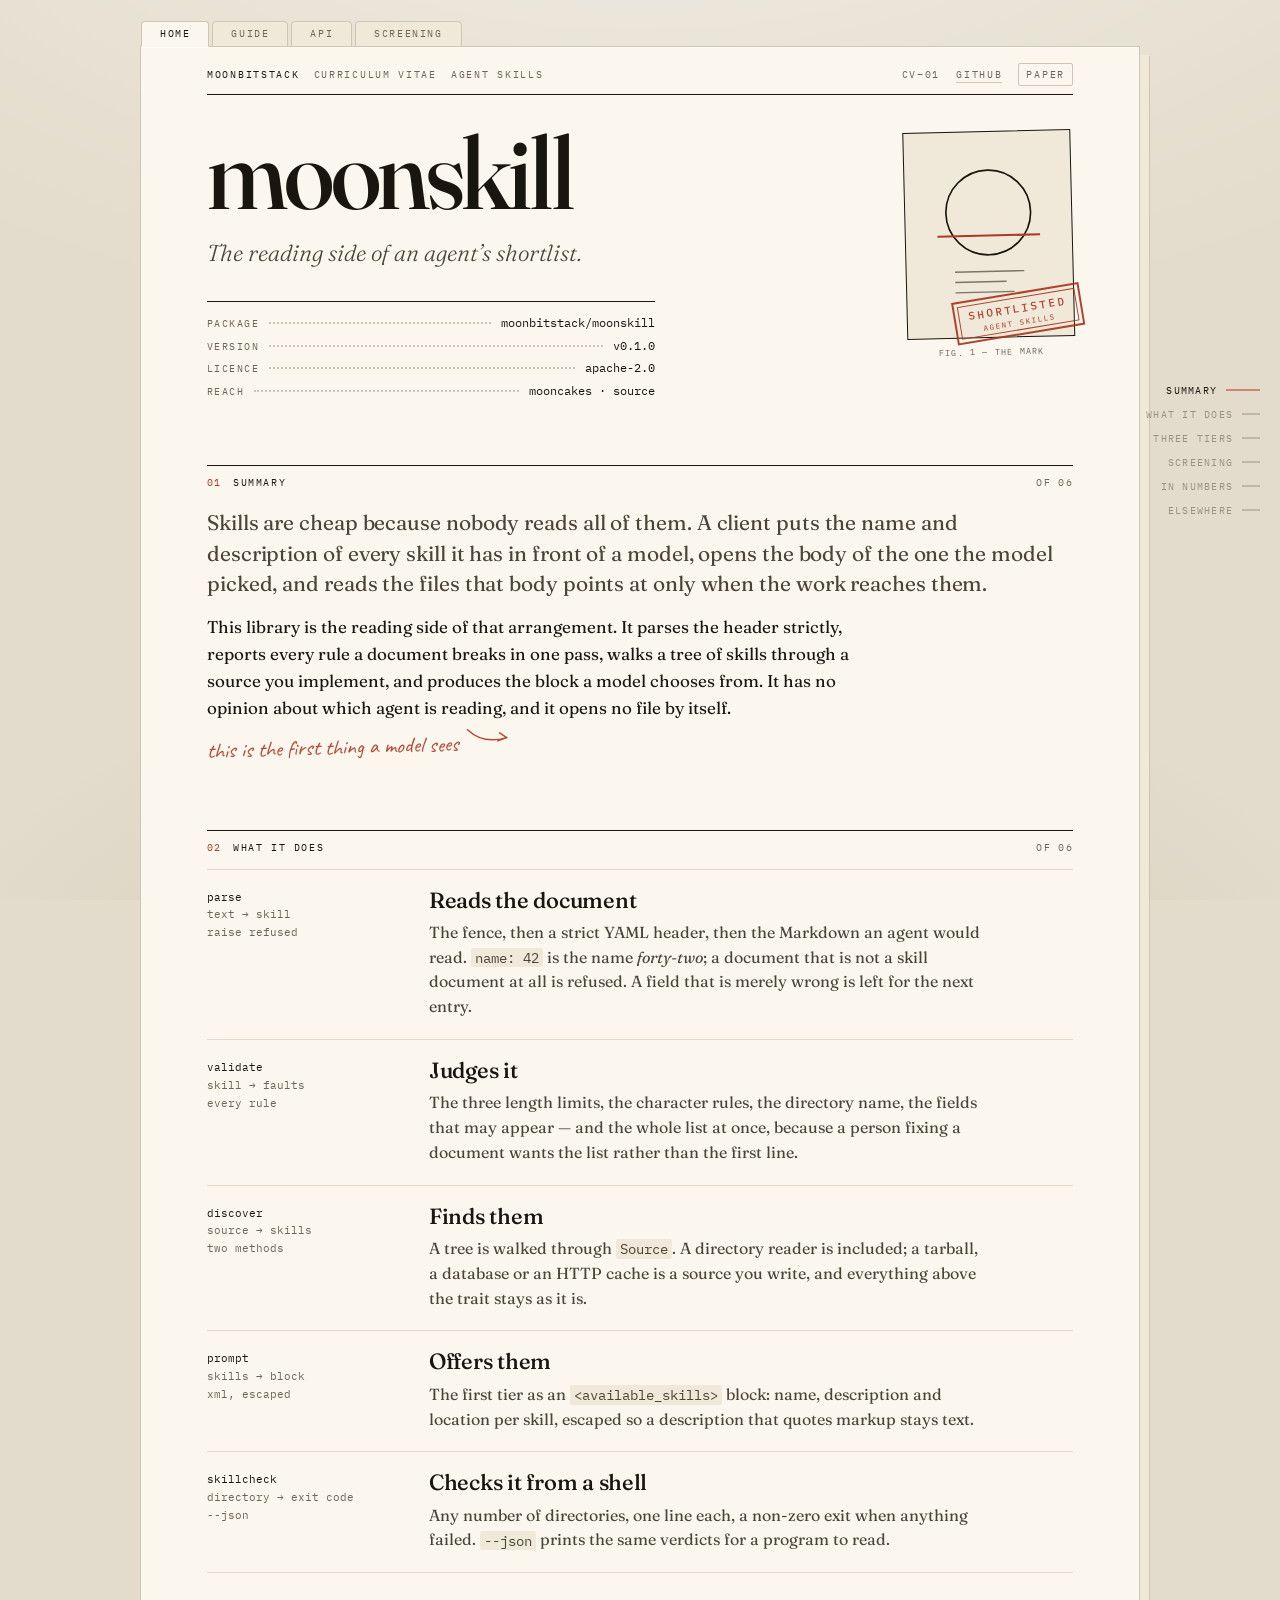
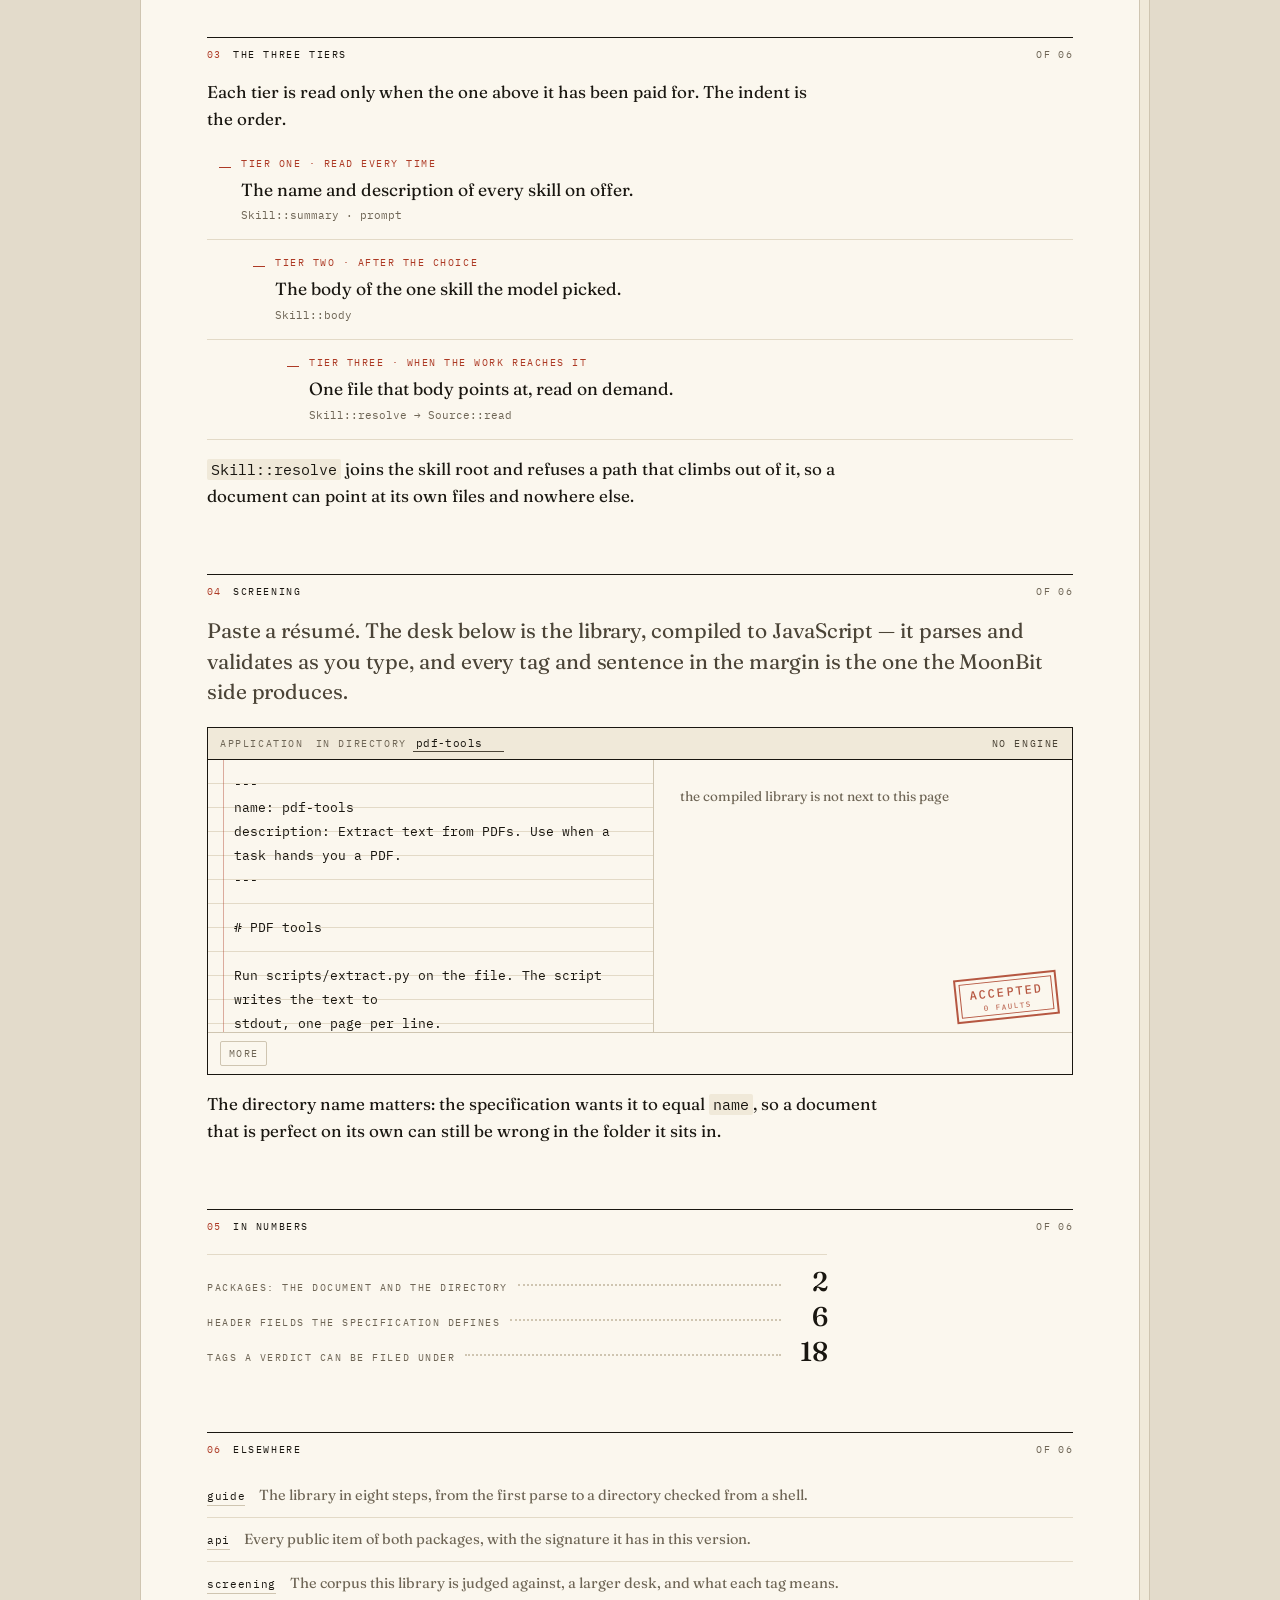
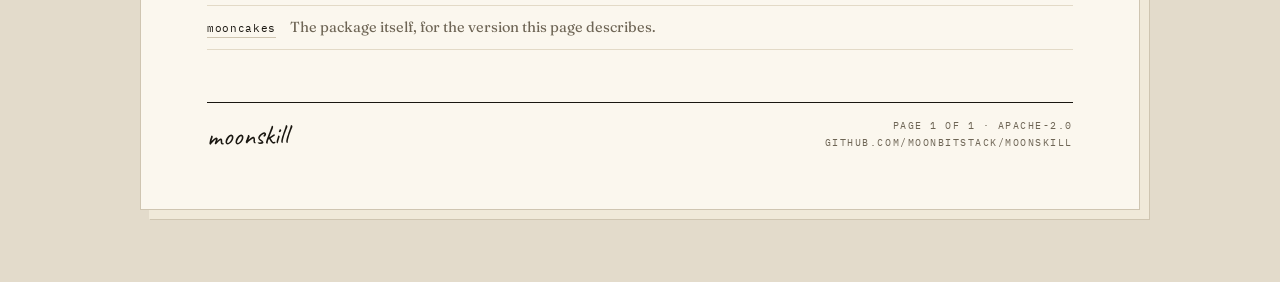
==== docs/index.html @ 0c11d646 "docs(moonskill): a last pass over the type, the paper and the small answers. Type. The body is 17px " ====
<!doctype html>
<html lang="en">
<head>
<meta charset="utf-8">
<meta name="viewport" content="width=device-width, initial-scale=1">
<title>moonskill — Agent Skills for MoonBit</title>
<meta name="description" content="Read, judge and discover Agent Skills in MoonBit: a SKILL.md document, the rules of the specification, and the one line per skill a model chooses from.">
<meta name="color-scheme" content="light dark">
<link rel="icon" href="favicon.svg" type="image/svg+xml">
<script>
  try {
    const saved = sessionStorage.getItem("moonskill:theme");
    const type = (performance.getEntriesByType("navigation")[0] || {}).type;
    if (saved && type !== "reload") document.documentElement.dataset.theme = saved;
    else sessionStorage.removeItem("moonskill:theme");
  } catch (error) {}
</script>
<link rel="preconnect" href="https://fonts.googleapis.com">
<link rel="preconnect" href="https://fonts.gstatic.com" crossorigin>
<link rel="stylesheet" href="https://fonts.googleapis.com/css2?family=Caveat:wght@400;500&family=Fraunces:ital,opsz,wght@0,9..144,300..700;1,9..144,300..600&family=IBM+Plex+Mono:wght@400;500&display=swap">
<link rel="stylesheet" href="style.css">
</head>
<body id="top">

<main class="sheet">

  <nav class="tabs" aria-label="Pages">
    <a class="tab" href="index.html" aria-current="page">home</a>
    <a class="tab" href="guide.html">guide</a>
    <a class="tab" href="api.html">api</a>
    <a class="tab" href="screening.html">screening</a>
  </nav>

  <div class="docline">
    <span class="ref">moonbitstack</span>
    <span>curriculum vitae</span>
    <span>agent skills</span>
    <span class="right">
      <span>cv&ndash;01</span>
      <a href="https://github.com/moonbitstack/moonskill">github</a>
      <button class="theme" type="button" data-theme-toggle>paper</button>
    </span>
  </div>

  <div class="masthead">
    <div>
      <h1>moonskill</h1>
      <p class="role">The reading side of an agent&rsquo;s shortlist.</p>
  <dl class="fields">
    <div class="field"><dt>package</dt><span class="dots"></span><dd>moonbitstack/moonskill</dd></div>
    <div class="field"><dt>version</dt><span class="dots"></span><dd>v<span data-version>0.1.0</span></dd></div>
    <div class="field"><dt>licence</dt><span class="dots"></span><dd>apache-2.0</dd></div>
    <div class="field"><dt>reach</dt><span class="dots"></span><dd><a href="https://mooncakes.io/docs/moonbitstack/moonskill">mooncakes</a> &middot; <a href="https://github.com/moonbitstack/moonskill">source</a></dd></div>
  </dl>
    </div>
    <figure class="portrait">
      <span class="frame">
        <svg viewBox="0 0 120 150" aria-hidden="true">
          <circle cx="60" cy="58" r="33" fill="none" stroke="currentColor" stroke-width="1.3"/>
          <path d="M20 76h80" stroke="#ad3a25" stroke-width="1.6"/>
          <path d="M33 104h54M33 112h40M33 120h46" stroke="currentColor" stroke-width="1.1" opacity="0.55"/>
        </svg>
      </span>
      <figcaption>fig. 1 &mdash; the mark</figcaption>
      <span class="stamp">shortlisted<em>agent skills</em></span>
    </figure>
  </div>

  <section class="section" id="summary" data-section data-label="summary">
    <h2 class="sec"><span class="n">01</span><span class="t">summary</span><span class="of">of 06</span></h2>
    <p class="lede">Skills are cheap because nobody reads all of them. A client puts the name and description of every skill it has in front of a model, opens the body of the one the model picked, and reads the files that body points at only when the work reaches them.</p>
    <p>This library is the reading side of that arrangement. It parses the header strictly, reports every rule a document breaks in one pass, walks a tree of skills through a source you implement, and produces the block a model chooses from. It has no opinion about which agent is reading, and it opens no file by itself.</p>
    <p class="pen">this is the first thing a model sees
      <svg viewBox="0 0 46 26" aria-hidden="true"><path d="M3 5c11 11 24 13 39 9" stroke="currentColor" stroke-width="1.5" fill="none" stroke-linecap="round"/><path d="M35 9l7 5-9 3" stroke="currentColor" stroke-width="1.5" fill="none" stroke-linecap="round" stroke-linejoin="round"/></svg>
    </p>
  </section>

  <section class="section" id="work" data-section data-label="what it does">
    <h2 class="sec"><span class="n">02</span><span class="t">what it does</span><span class="of">of 06</span></h2>

    <div class="entry">
      <div class="meta"><b>parse</b>text &rarr; skill<br>raise refused</div>
      <div>
        <h3>Reads the document</h3>
        <p>The fence, then a strict YAML header, then the Markdown an agent would read. <code>name: 42</code> is the name <em>forty-two</em>; a document that is not a skill document at all is refused. A field that is merely wrong is left for the next entry.</p>
      </div>
    </div>

    <div class="entry">
      <div class="meta"><b>validate</b>skill &rarr; faults<br>every rule</div>
      <div>
        <h3>Judges it</h3>
        <p>The three length limits, the character rules, the directory name, the fields that may appear — and the whole list at once, because a person fixing a document wants the list rather than the first line.</p>
      </div>
    </div>

    <div class="entry">
      <div class="meta"><b>discover</b>source &rarr; skills<br>two methods</div>
      <div>
        <h3>Finds them</h3>
        <p>A tree is walked through <code>Source</code>. A directory reader is included; a tarball, a database or an HTTP cache is a source you write, and everything above the trait stays as it is.</p>
      </div>
    </div>

    <div class="entry">
      <div class="meta"><b>prompt</b>skills &rarr; block<br>xml, escaped</div>
      <div>
        <h3>Offers them</h3>
        <p>The first tier as an <code>&lt;available_skills&gt;</code> block: name, description and location per skill, escaped so a description that quotes markup stays text.</p>
      </div>
    </div>

    <div class="entry">
      <div class="meta"><b>skillcheck</b>directory &rarr; exit code<br>--json</div>
      <div>
        <h3>Checks it from a shell</h3>
        <p>Any number of directories, one line each, a non-zero exit when anything failed. <code>--json</code> prints the same verdicts for a program to read.</p>
      </div>
    </div>
  </section>

  <section class="section" id="tiers" data-section data-label="three tiers">
    <h2 class="sec"><span class="n">03</span><span class="t">the three tiers</span><span class="of">of 06</span></h2>
    <p>Each tier is read only when the one above it has been paid for. The indent is the order.</p>
    <ol class="tiers">
      <li style="--depth: 0">
        <span class="label">tier one &middot; read every time</span>
        <span class="what">The name and description of every skill on offer.</span>
        <span class="how">Skill::summary &middot; prompt</span>
      </li>
      <li style="--depth: 1">
        <span class="label">tier two &middot; after the choice</span>
        <span class="what">The body of the one skill the model picked.</span>
        <span class="how">Skill::body</span>
      </li>
      <li style="--depth: 2">
        <span class="label">tier three &middot; when the work reaches it</span>
        <span class="what">One file that body points at, read on demand.</span>
        <span class="how">Skill::resolve &rarr; Source::read</span>
      </li>
    </ol>
    <p><code>Skill::resolve</code> joins the skill root and refuses a path that climbs out of it, so a document can point at its own files and nowhere else.</p>
  </section>

  <section class="section" id="screening" data-section data-label="screening">
    <h2 class="sec"><span class="n">04</span><span class="t">screening</span><span class="of">of 06</span></h2>
    <p class="lede">Paste a résumé. The desk below is the library, compiled to JavaScript — it parses and validates as you type, and every tag and sentence in the margin is the one the MoonBit side produces.</p>

    <div class="form" data-screening data-root="pdf-tools">
      <div class="form-head">
        <span>application</span>
        <label class="root-label">in directory <input class="root" value="pdf-tools" spellcheck="false" autocapitalize="off" aria-label="Directory name"></label>
        <span class="state" data-clean="true">accepted</span>
      </div>
      <div class="form-grid">
        <div class="pane pane-doc">
          <textarea spellcheck="false" aria-label="The SKILL.md document">---
name: pdf-tools
description: Extract text from PDFs. Use when a task hands you a PDF.
---

# PDF tools

Run scripts/extract.py on the file. The script writes the text to
stdout, one page per line.
</textarea>
        </div>
        <div class="pane">
          <ul class="verdicts" aria-live="polite" aria-label="Verdicts"></ul>
          <div class="form-stamp"><span class="stamp">accepted<em>0 faults</em></span></div>
        </div>
      </div>
      <div class="form-foot">
        <button class="chip" type="button" data-case="valid-minimal">an accepted one</button>
        <button class="chip" type="button" data-case="name-upper">name in capitals</button>
        <button class="chip" type="button" data-case="no-frontmatter">no frontmatter</button>
        <button class="chip" type="button" data-case="desc-1025">description too long</button>
        <a class="chip" href="screening.html">more</a>
      </div>
    </div>
    <p>The directory name matters: the specification wants it to equal <code>name</code>, so a document that is perfect on its own can still be wrong in the folder it sits in.</p>
  </section>

  <section class="section" id="numbers" data-section data-label="in numbers">
    <h2 class="sec"><span class="n">05</span><span class="t">in numbers</span><span class="of">of 06</span></h2>
    <dl class="figures">
      <div class="figure"><dt>packages: the document and the directory</dt><span class="dots"></span><dd data-count="packages">2</dd></div>
      <div class="figure"><dt>header fields the specification defines</dt><span class="dots"></span><dd data-count="fields">6</dd></div>
      <div class="figure"><dt>tags a verdict can be filed under</dt><span class="dots"></span><dd data-count="faults">18</dd></div>
    </dl>
  </section>

  <section class="section" id="elsewhere" data-section data-label="elsewhere">
    <h2 class="sec"><span class="n">06</span><span class="t">elsewhere</span><span class="of">of 06</span></h2>
    <ul class="refs">
      <li><a class="who" href="guide.html">guide</a><span class="what">The library in eight steps, from the first parse to a directory checked from a shell.</span></li>
      <li><a class="who" href="api.html">api</a><span class="what">Every public item of both packages, with the signature it has in this version.</span></li>
      <li><a class="who" href="screening.html">screening</a><span class="what">The corpus this library is judged against, a larger desk, and what each tag means.</span></li>
      <li><a class="who" href="https://mooncakes.io/docs/moonbitstack/moonskill">mooncakes</a><span class="what">The package itself, for the version this page describes.</span></li>
    </ul>
  </section>

  <footer class="foot">
    <span class="signature">moonskill</span>
    <span class="small">
      page 1 of 1 &middot; <a href="https://github.com/moonbitstack/moonskill/blob/master/LICENSE">apache-2.0</a><br>
      <a href="https://github.com/moonbitstack/moonskill">github.com/moonbitstack/moonskill</a>
    </span>
  </footer>

</main>

<nav class="index" aria-label="Sections"></nav>

<a class="totop" href="#top" aria-label="Back to the top of the page"><span class="arrow" aria-hidden="true">&uarr;</span><span class="label">top</span></a>

<script type="module" src="site.js"></script>
<script type="module" src="screening.js"></script>
</body>
</html>
---- docs/style.css ----
/* moonskill — a curriculum vitae, screened.
 *
 * A skill is a résumé and the client reading it is the one hiring. The page is
 * therefore an object: a sheet of paper on a desk, punched, clipped, ruled,
 * stamped and annotated. Type carries the rest — a soft serif for the voice,
 * a monospace for what a machine reads, a hand for the reviewer's pen.
 */

:root {
  --desk: #e3dbcb;
  --paper: #fbf7ee;
  --paper-shade: #f0e9d9;
  --ink: #191610;
  --ink-soft: #4b4437;
  --muted: #6e6555;
  --rule: #cfc5b1;
  --rule-soft: #e3dac7;
  --accent: #ad3a25;
  --accent-wash: #f2e0d7;
  --stamp: #a8371f;
  --paper-edge: rgba(255, 255, 255, 0.65);
  --desk-light: rgba(255, 255, 255, 0.5);
  --desk-shade: rgba(96, 74, 44, 0.1);
  --display: "Fraunces", ui-serif, Georgia, "Times New Roman", serif;
  --text: "Fraunces", ui-serif, Georgia, "Times New Roman", serif;
  --mono: "IBM Plex Mono", ui-monospace, SFMono-Regular, Menlo, Consolas, monospace;
  --pen: "Caveat", ui-rounded, "Segoe Print", cursive;
  --sheet: 1000px;
  color-scheme: light;
}

:root[data-theme="ink"] {
  --desk: #0c0b08;
  --paper: #17140f;
  --paper-shade: #1e1a14;
  --ink: #efe9dc;
  --ink-soft: #c9c1af;
  --muted: #948b78;
  --rule: #3a342a;
  --rule-soft: #2a251d;
  --accent: #d96a50;
  --accent-wash: #2c1c16;
  --stamp: #b8492f;
  --paper-edge: rgba(255, 255, 255, 0.05);
  --desk-light: rgba(255, 255, 255, 0.04);
  --desk-shade: rgba(0, 0, 0, 0.55);
  color-scheme: dark;
}

@media (prefers-color-scheme: dark) {
  :root:not([data-theme="paper"]) {
    --desk: #0c0b08;
    --paper: #17140f;
    --paper-shade: #1e1a14;
    --ink: #efe9dc;
    --ink-soft: #c9c1af;
    --muted: #948b78;
    --rule: #3a342a;
    --rule-soft: #2a251d;
    --accent: #d96a50;
    --accent-wash: #2c1c16;
    --stamp: #b8492f;
    --paper-edge: rgba(255, 255, 255, 0.05);
    --desk-light: rgba(255, 255, 255, 0.04);
    --desk-shade: rgba(0, 0, 0, 0.55);
    color-scheme: dark;
  }
}

*,
*::before,
*::after {
  box-sizing: border-box;
}

html {
  -webkit-text-size-adjust: 100%;
  scroll-behavior: smooth;
  scroll-padding-top: 30px;
}

@media (prefers-reduced-motion: reduce) {
  html {
    scroll-behavior: auto;
  }

  *,
  *::before,
  *::after {
    animation-duration: 1ms !important;
    animation-iteration-count: 1 !important;
    transition-duration: 1ms !important;
  }
}

body {
  margin: 0;
  padding-top: 46px;
  background-color: var(--desk);
  background-image:
    radial-gradient(150% 110% at 50% -25%, var(--desk-light), transparent 58%),
    radial-gradient(100% 70% at 50% 112%, var(--desk-shade), transparent 58%);
  background-repeat: no-repeat;
  background-attachment: fixed;
  color: var(--ink);
  font-family: var(--text);
  font-size: 17px;
  line-height: 1.58;
  font-optical-sizing: auto;
  font-variation-settings: "SOFT" 8, "WONK" 0;
  font-variant-ligatures: no-contextual;
  -webkit-font-smoothing: antialiased;
}

::selection {
  background: var(--accent-wash);
  color: var(--ink);
}

a {
  color: inherit;
  text-decoration: none;
  border-bottom: 1px solid var(--rule);
  transition: border-color 140ms linear, color 140ms linear;
}

a:hover {
  border-bottom-color: var(--accent);
  color: var(--accent);
}

a:focus-visible,
button:focus-visible,
input:focus-visible,
textarea:focus-visible {
  outline: 2px solid var(--accent);
  outline-offset: 3px;
}

code,
pre,
textarea,
.mono {
  font-family: var(--mono);
  font-variant-ligatures: no-contextual;
}

:not(pre) > code {
  font-size: 0.86em;
  padding: 0.06em 0.28em;
  background: var(--paper-shade);
  border-radius: 2px;
  box-decoration-break: clone;
  -webkit-box-decoration-break: clone;
  overflow-wrap: anywhere;
}

.sr-only {
  position: absolute;
  width: 1px;
  height: 1px;
  padding: 0;
  margin: -1px;
  overflow: hidden;
  clip-path: inset(50%);
  white-space: nowrap;
}

/* ---------- the sheet ---------- */

.sheet {
  position: relative;
  max-width: var(--sheet);
  margin: 0 auto 72px;
  padding: 0 66px 58px;
  background-color: var(--paper);
  border: 1px solid var(--rule);
  box-shadow:
    inset 0 1px 0 var(--paper-edge),
    9px 9px 0 0 var(--paper-shade),
    10px 10px 0 0 var(--rule);
}

/* the clip that holds the sheet to whatever it is lying on */
.clip {
  position: absolute;
  top: -5px;
  right: 118px;
  width: 30px;
  height: 16px;
  transform: rotate(-3deg);
  color: var(--muted);
  pointer-events: none;
}

/* ---------- file tabs ---------- */

/* Tabs grow out of the sheet's top-left corner and end on its top edge, the
   way a folder's tabs do: flush with the paper's left border, the current one
   the same paper as the sheet so the edge runs through it. */
.tabs {
  position: relative;
  z-index: 3;
  display: flex;
  align-items: flex-end;
  gap: 3px;
  margin: -26px 0 0 -66px;
  padding: 0;
}

.tab {
  display: inline-flex;
  align-items: center;
  height: 26px;
  padding: 0 18px;
  font-family: var(--mono);
  font-size: 10px;
  line-height: 1;
  letter-spacing: 0.16em;
  text-transform: uppercase;
  color: var(--muted);
  background: var(--paper-shade);
  border: 1px solid var(--rule);
  border-bottom: 1px solid var(--rule);
  border-radius: 4px 4px 0 0;
  white-space: nowrap;
  transition: color 140ms linear, background-color 140ms linear;
}

.tab:hover {
  color: var(--ink);
  background: var(--paper);
  border-color: var(--rule);
}

.tab[aria-current="page"] {
  color: var(--ink);
  background: var(--paper);
  border-color: var(--rule);
  border-bottom-color: var(--paper);
}

/* ---------- the document header ---------- */

.docline {
  display: flex;
  align-items: baseline;
  gap: 14px;
  padding: 16px 0 8px;
  border-bottom: 1px solid var(--ink);
  font-family: var(--mono);
  font-size: 9.5px;
  letter-spacing: 0.18em;
  text-transform: uppercase;
  color: var(--muted);
}

.docline .ref {
  color: var(--ink);
}

.docline .right {
  margin-left: auto;
  display: flex;
  align-items: baseline;
  gap: 16px;
}

.theme {
  font: inherit;
  letter-spacing: 0.18em;
  text-transform: inherit;
  background: transparent;
  border: 1px solid var(--rule);
  border-radius: 2px;
  color: var(--muted);
  padding: 3px 7px;
  cursor: pointer;
}

.theme:hover {
  color: var(--ink);
  border-color: var(--ink-soft);
}

.theme:active,
.chip:active {
  transform: translateY(1px);
}

.masthead {
  position: relative;
  display: grid;
  grid-template-columns: minmax(0, 1fr) 168px;
  gap: 40px;
  padding: 30px 0 0;
  align-items: start;
}

h1 {
  margin: 0;
  font-family: var(--display);
  font-size: clamp(44px, 8vw, 108px);
  line-height: 0.92;
  letter-spacing: -0.035em;
  font-weight: 500;
  font-variation-settings: "SOFT" 12, "WONK" 1, "opsz" 144;
  text-wrap: balance;
}

h1 .tld {
  color: var(--muted);
  font-weight: 300;
}

.role {
  margin: 18px 0 0;
  max-width: 33ch;
  font-size: clamp(19px, 2vw, 23px);
  line-height: 1.45;
  font-style: italic;
  font-weight: 300;
  color: var(--ink-soft);
}

.masthead--sub {
  grid-template-columns: minmax(0, 1fr);
  padding-top: 26px;
}

.masthead--sub h1 {
  font-size: clamp(34px, 5.4vw, 66px);
  letter-spacing: -0.03em;
}

.masthead--sub .role {
  max-width: 48ch;
}

/* the photograph a CV has where the face would be */
.portrait {
  position: relative;
  margin: 6px 0 0;
  transform: rotate(-1.4deg);
}

.portrait .frame {
  display: block;
  border: 1px solid var(--ink);
  background: var(--paper-shade);
  padding: 6px;
}

.portrait svg {
  display: block;
  width: 100%;
  height: auto;
}

.portrait figcaption {
  margin-top: 7px;
  font-family: var(--mono);
  font-size: 8.5px;
  letter-spacing: 0.14em;
  text-transform: uppercase;
  color: var(--muted);
  text-align: center;
}

.stamp {
  display: inline-block;
  padding: 8px 13px 7px;
  border: 2px solid currentColor;
  color: var(--stamp);
  transform: rotate(-8deg);
  font-family: var(--mono);
  font-size: 11px;
  font-weight: 500;
  line-height: 1.15;
  letter-spacing: 0.18em;
  text-transform: uppercase;
  text-align: center;
  position: relative;
  opacity: 0.92;
}

.stamp::before {
  content: "";
  position: absolute;
  inset: 3px;
  border: 1px solid currentColor;
  pointer-events: none;
}

.stamp em {
  display: block;
  font-style: normal;
  font-size: 7.5px;
  letter-spacing: 0.14em;
  margin-top: 3px;
  opacity: 0.85;
}

.stamp--ink {
  color: var(--ink-soft);
}

.portrait .stamp {
  position: absolute;
  right: -8px;
  bottom: 22px;
  z-index: 3;
  font-size: 11px;
  padding: 8px 13px 7px;
}

/* ---------- ruled fields, the way a form asks ---------- */

.fields {
  margin: 30px 0 0;
  max-width: 448px;
  padding: 0;
  display: grid;
  gap: 4px;
  border-top: 1px solid var(--ink);
  padding-top: 12px;
}

.field {
  display: flex;
  align-items: baseline;
  gap: 10px;
  min-width: 0;
}

.field dt {
  flex: 0 0 auto;
  font-family: var(--mono);
  font-size: 9.5px;
  letter-spacing: 0.15em;
  text-transform: uppercase;
  color: var(--muted);
}

.field .dots {
  flex: 1 1 auto;
  min-width: 12px;
  border-bottom: 2px dotted var(--rule);
  transform: translateY(-3px);
}

.field dd {
  margin: 0;
  font-family: var(--mono);
  font-size: 12px;
  color: var(--ink);
  text-align: right;
  font-variant-numeric: tabular-nums;
  overflow-wrap: anywhere;
}

.field dd a {
  border: 0;
}

/* ---------- sections ---------- */

.section {
  margin-top: 64px;
  scroll-margin-top: 26px;
}

.sec {
  display: flex;
  align-items: baseline;
  gap: 12px;
  margin: 0 0 13px;
  padding-top: 9px;
  border-top: 1px solid var(--ink);
  font-family: var(--mono);
  font-size: 10px;
  font-weight: 400;
  letter-spacing: 0.16em;
  text-transform: uppercase;
}

.sec .n {
  color: var(--accent);
  letter-spacing: 0.1em;
}

.sec .t {
  color: var(--ink);
}

.sec .of {
  margin-left: auto;
  color: var(--muted);
  font-size: 9.5px;
  letter-spacing: 0.14em;
  font-variant-numeric: tabular-nums;
}

.lede {
  margin: 20px 0 0;
  font-size: 21px;
  line-height: 1.45;
  max-width: 42ch;
  letter-spacing: -0.004em;
  color: var(--ink-soft);
}

.section p {
  margin: 16px 0 0;
  max-width: 62ch;
  text-wrap: pretty;
}

.section p:first-child {
  margin-top: 0;
}

.section strong {
  font-weight: 600;
}

/* a CV entry: what on the left, what happened on the right */
.entry {
  display: grid;
  grid-template-columns: 186px minmax(0, 1fr);
  gap: 36px;
  padding: 18px 0 20px;
  border-bottom: 1px solid var(--rule-soft);
}

.entry:first-of-type {
  border-top: 1px solid var(--rule-soft);
}

.entry .meta {
  font-family: var(--mono);
  font-size: 10.5px;
  line-height: 1.7;
  color: var(--muted);
  overflow-wrap: anywhere;
}

.entry .meta b {
  display: block;
  color: var(--ink);
  font-weight: 400;
  font-size: 11px;
}

.entry h3 {
  margin: 0;
  font-family: var(--display);
  font-size: 22px;
  font-weight: 500;
  letter-spacing: -0.012em;
  line-height: 1.15;
  text-wrap: balance;
}

.entry p {
  margin: 7px 0 0;
  max-width: 56ch;
  color: var(--ink-soft);
  font-size: 16px;
  line-height: 1.55;
  text-wrap: pretty;
}

/* ---------- the reviewer's pen ---------- */

.pen {
  font-family: var(--pen);
  font-size: 22px;
  line-height: 1.25;
  color: var(--accent);
  transform: rotate(-1.6deg);
  transform-origin: left center;
  display: inline-flex;
  align-items: flex-start;
  gap: 6px;
  margin: 14px 0 0;
  opacity: 0.9;
}

.pen svg {
  width: 46px;
  height: 26px;
  flex: 0 0 auto;
  margin-top: -6px;
  overflow: visible;
}

/* ---------- tiers, indented by depth ---------- */

.tiers {
  list-style: none;
  margin: 8px 0 0;
  padding: 0;
}

.tiers li {
  position: relative;
  padding: 15px 0 15px calc(var(--depth) * 34px + 34px);
  border-bottom: 1px solid var(--rule-soft);
}

.tiers li::before {
  content: "";
  position: absolute;
  left: calc(var(--depth) * 34px + 12px);
  top: 26px;
  width: 12px;
  height: 1px;
  background: var(--accent);
}

.tiers .label {
  display: block;
  font-family: var(--mono);
  font-size: 9.5px;
  letter-spacing: 0.16em;
  text-transform: uppercase;
  color: var(--accent);
}

.tiers .what {
  display: block;
  margin-top: 6px;
  font-size: 17.5px;
  line-height: 1.45;
}

.tiers .how {
  display: block;
  margin-top: 5px;
  font-family: var(--mono);
  font-size: 11px;
  color: var(--muted);
  overflow-wrap: anywhere;
}

/* ---------- the screening form ---------- */

.form {
  margin: 20px 0 0;
  border: 1px solid var(--ink);
  background: var(--paper);
  position: relative;
}

.form-head {
  display: flex;
  align-items: baseline;
  gap: 12px;
  flex-wrap: wrap;
  padding: 7px 12px;
  border-bottom: 1px solid var(--ink);
  background: var(--paper-shade);
  font-family: var(--mono);
  font-size: 10px;
  letter-spacing: 0.16em;
  text-transform: uppercase;
  color: var(--muted);
}

.form-head .state {
  margin-left: auto;
  color: var(--accent);
}

.form-head .state[data-clean="true"] {
  color: var(--ink-soft);
}

.form-head .root-label {
  display: inline-flex;
  align-items: baseline;
  gap: 6px;
}

.form-head input.root {
  font-family: var(--mono);
  font-size: 10.5px;
  letter-spacing: 0.04em;
  color: var(--ink);
  background: transparent;
  border: 0;
  border-bottom: 1px solid var(--ink-soft);
  padding: 1px 3px;
  width: 13ch;
}

.form-head input.root:focus {
  outline: none;
  border-bottom-color: var(--accent);
}

.form-grid {
  display: grid;
  grid-template-columns: minmax(0, 1.06fr) minmax(0, 1fr);
}

.form-grid > .pane {
  min-width: 0;
  position: relative;
}

.form-grid > .pane + .pane {
  border-left: 1px solid var(--rule);
}

.pane-doc::before {
  content: "";
  position: absolute;
  left: 15px;
  top: 0;
  bottom: 0;
  width: 1px;
  background: var(--accent);
  opacity: 0.4;
  pointer-events: none;
}

.form textarea {
  display: block;
  width: 100%;
  height: 272px;
  padding: 12px 16px 12px 26px;
  border: 0;
  resize: vertical;
  background-color: var(--paper);
  background-image: repeating-linear-gradient(
    to bottom,
    var(--paper) 0 23px,
    var(--rule-soft) 23px 24px
  );
  background-attachment: local;
  color: var(--ink);
  font-size: 13px;
  line-height: 24px;
  tab-size: 2;
}

.form textarea:focus {
  outline: none;
}

/* the browser's resize grip is a bright square in the dark theme */
.form textarea::-webkit-resizer {
  background: transparent;
}

.verdicts {
  list-style: none;
  margin: 0;
  padding: 0;
  max-height: 272px;
  overflow-y: auto;
}

.verdicts li {
  padding: 8px 16px 9px 26px;
  border-bottom: 1px solid var(--rule-soft);
  position: relative;
}

.verdicts li::before {
  content: "";
  position: absolute;
  left: 12px;
  top: 15px;
  width: 6px;
  height: 6px;
  background: var(--accent);
}

.verdicts li:last-child {
  border-bottom: 0;
}

.verdicts .kind {
  display: block;
  font-family: var(--mono);
  font-size: 11.5px;
  color: var(--accent);
}

.verdicts .message {
  display: block;
  margin-top: 3px;
  font-size: 14px;
  line-height: 1.45;
  color: var(--ink-soft);
}

.verdicts .empty {
  padding: 26px 20px 26px 26px;
  color: var(--muted);
  font-size: 13.5px;
  line-height: 1.5;
}

.verdicts .empty::before {
  display: none;
}

.form-foot {
  display: flex;
  align-items: center;
  gap: 8px;
  flex-wrap: wrap;
  padding: 8px 12px;
  border-top: 1px solid var(--rule);
  font-family: var(--mono);
  font-size: 9.5px;
  letter-spacing: 0.14em;
  text-transform: uppercase;
  color: var(--muted);
}

.chip {
  font: inherit;
  letter-spacing: 0.14em;
  text-transform: uppercase;
  background: transparent;
  border: 1px solid var(--rule);
  border-radius: 2px;
  color: var(--muted);
  padding: 4px 8px;
  cursor: pointer;
}

.chip:hover {
  color: var(--ink);
  border-color: var(--ink-soft);
}

.chip[aria-pressed="true"] {
  color: var(--accent);
  border-color: var(--accent);
}

/* the verdict, stamped over the sheet's corner */
.form-stamp {
  position: absolute;
  right: 14px;
  bottom: 12px;
  z-index: 2;
  pointer-events: none;
  opacity: 0.9;
}

.form-stamp .stamp {
  transform: rotate(-6deg);
  font-size: 12px;
  padding: 8px 13px 7px;
}

.stamp.is-fresh {
  animation: restamp 320ms cubic-bezier(0.22, 0.65, 0.35, 1);
}

@keyframes restamp {
  from {
    opacity: 0;
    transform: rotate(-17deg) scale(1.16);
  }
  to {
    opacity: 0.92;
    transform: rotate(-6deg) scale(1);
  }
}

/* ---------- figures as form lines ---------- */

.figures {
  margin: 20px 0 0;
  padding: 0;
  max-width: 620px;
  display: grid;
  gap: 2px;
  border-top: 1px solid var(--rule-soft);
  padding-top: 10px;
}

.figure {
  display: flex;
  align-items: baseline;
  gap: 10px;
  padding: 3px 0;
}

.figure dt {
  font-family: var(--mono);
  font-size: 9.5px;
  letter-spacing: 0.16em;
  text-transform: uppercase;
  color: var(--muted);
}

.figure .dots {
  flex: 1;
  border-bottom: 2px dotted var(--rule);
  transform: translateY(-5px);
}

.figure dd {
  margin: 0;
  font-family: var(--display);
  font-size: 27px;
  line-height: 1;
  font-weight: 500;
  letter-spacing: -0.02em;
  font-variant-numeric: lining-nums tabular-nums;
  color: var(--ink);
  min-width: 2ch;
  text-align: right;
}

/* ---------- references ---------- */

.refs {
  list-style: none;
  margin: 16px 0 0;
  padding: 0;
}

.refs li {
  display: flex;
  align-items: baseline;
  gap: 14px;
  padding: 10px 0;
  border-bottom: 1px solid var(--rule-soft);
}

.refs .who {
  font-family: var(--mono);
  font-size: 11px;
  letter-spacing: 0.06em;
  color: var(--ink);
  border-bottom: 1px solid var(--rule);
  flex: 0 0 auto;
}

.refs .what {
  color: var(--muted);
  font-size: 14.5px;
  min-width: 0;
}

/* ---------- code listings ---------- */

.code {
  margin: 16px 0 0;
  border: 1px solid var(--rule);
  background: var(--paper-shade);
  overflow: hidden;
}

.code-head {
  display: flex;
  align-items: center;
  gap: 12px;
  padding: 6px 11px;
  border-bottom: 1px solid var(--rule);
  font-family: var(--mono);
  font-size: 9.5px;
  letter-spacing: 0.16em;
  text-transform: uppercase;
  color: var(--muted);
}

.code-head .copy {
  margin-left: auto;
  font: inherit;
  letter-spacing: 0.16em;
  text-transform: uppercase;
  background: transparent;
  border: 0;
  color: var(--muted);
  cursor: pointer;
  padding: 2px 0;
}

.code-head .copy:hover {
  color: var(--accent);
}

.code-head .copy.is-done {
  color: var(--accent);
}

pre {
  margin: 0;
  padding: 14px 15px;
  overflow-x: auto;
  font-size: 13px;
  line-height: 1.65;
  color: var(--ink);
  tab-size: 2;
}

.out {
  padding: 10px 15px;
  border-top: 1px solid var(--rule);
  color: var(--ink-soft);
  font-family: var(--mono);
  font-size: 12.5px;
  line-height: 1.6;
  overflow-x: auto;
  white-space: pre;
}

/* ---------- tables ---------- */

table {
  width: 100%;
  border-collapse: collapse;
  margin: 16px 0 0;
  font-size: 15px;
}

th {
  text-align: left;
  font-family: var(--mono);
  font-size: 10px;
  letter-spacing: 0.14em;
  text-transform: uppercase;
  color: var(--muted);
  font-weight: 400;
  padding: 0 14px 7px 0;
  border-bottom: 1px solid var(--ink);
}

td {
  padding: 10px 14px 10px 0;
  border-bottom: 1px solid var(--rule-soft);
  vertical-align: top;
  color: var(--ink-soft);
  overflow-wrap: anywhere;
}

td code {
  background: none;
  border: 0;
  padding: 0;
  font-size: 11.5px;
  color: var(--ink);
}

/* ---------- the index, which is also the scrollbar ---------- */

.index {
  position: fixed;
  top: 50%;
  right: 20px;
  transform: translateY(-50%);
  z-index: 30;
  display: flex;
  flex-direction: column;
  gap: 3px;
  align-items: flex-end;
}

.index a {
  display: flex;
  align-items: center;
  gap: 9px;
  font-family: var(--mono);
  font-size: 9.5px;
  letter-spacing: 0.13em;
  text-transform: uppercase;
  color: var(--muted);
  border: 0;
  padding: 3px 0;
  opacity: 0.62;
  transition: opacity 160ms linear, color 160ms linear,
    transform 160ms ease-out;
}

.index a .mark {
  width: 18px;
  height: 1px;
  background: currentColor;
  transition: width 160ms ease;
}

.index a:hover {
  opacity: 1;
  color: var(--ink);
  transform: translateX(-3px);
}

.index a[aria-current="true"] {
  opacity: 1;
  color: var(--ink);
}

.index a[aria-current="true"] .mark {
  width: 34px;
  background: var(--accent);
}

/* ---------- footer ---------- */

.foot {
  margin-top: 52px;
  padding-top: 14px;
  border-top: 1px solid var(--ink);
  display: grid;
  grid-template-columns: minmax(0, 1fr) auto;
  gap: 20px;
  align-items: end;
}

.signature {
  font-family: var(--pen);
  font-size: 27px;
  line-height: 1;
  color: var(--ink);
  transform: rotate(-2deg);
  transform-origin: left bottom;
}

.foot .small {
  font-family: var(--mono);
  font-size: 9.5px;
  letter-spacing: 0.16em;
  text-transform: uppercase;
  color: var(--muted);
  text-align: right;
  line-height: 1.8;
}

.foot .small a {
  border-bottom: 1px solid transparent;
}

.foot .small a:hover {
  border-bottom-color: var(--accent);
}

/* ---------- api reference ---------- */

.api-list {
  border-top: 1px solid var(--rule-soft);
  margin-top: 6px;
}

.api-group {
  margin: 26px 0 0;
  padding-top: 6px;
  border-top: 1px solid var(--rule-soft);
  font-family: var(--mono);
  font-size: 9px;
  letter-spacing: 0.16em;
  text-transform: uppercase;
  color: var(--muted);
  font-weight: 400;
}

.api-item,
.api-type {
  padding: 12px 0 14px;
  border-bottom: 1px solid var(--rule-soft);
}

.api-type {
  border-bottom: 0;
  padding-top: 22px;
}

.api-head {
  display: flex;
  align-items: baseline;
  gap: 10px;
  flex-wrap: wrap;
  min-width: 0;
}

.api-name {
  font-family: var(--mono);
  font-size: 13px;
  color: var(--ink);
  background: none;
  border: 0;
  padding: 0;
  overflow-wrap: anywhere;
}

.api-kind {
  font-family: var(--mono);
  font-size: 9px;
  letter-spacing: 0.16em;
  text-transform: uppercase;
  color: var(--muted);
}

.api-sig {
  margin: 5px 0 0;
  padding: 0;
  font-family: var(--mono);
  font-size: 11.5px;
  line-height: 1.6;
  color: var(--ink-soft);
  white-space: pre-wrap;
  overflow-wrap: anywhere;
  overflow: visible;
}

.api-doc {
  margin-top: 8px;
  max-width: 68ch;
  font-size: 14.5px;
  line-height: 1.58;
  color: var(--ink-soft);
}

.api-doc p {
  margin: 5px 0 0;
}

.api-methods {
  padding-left: 16px;
  border-left: 1px solid var(--rule);
  border-top: 0;
}

.api-methods .api-item:last-child {
  border-bottom: 0;
}

.api-members {
  margin-top: 8px;
  font-size: 12.5px;
}

.api-members th {
  padding-bottom: 4px;
  border-bottom: 1px solid var(--rule-soft);
}

.api-members td {
  padding: 6px 12px 6px 0;
  line-height: 1.45;
}

.api-members td:nth-child(2) {
  font-family: var(--mono);
  font-size: 11px;
  white-space: pre-wrap;
  overflow-wrap: anywhere;
}

.api-impl {
  margin: 7px 0 0;
  font-family: var(--mono);
  font-size: 10px;
  color: var(--muted);
}

.api-impl code {
  font-size: 10px;
  background: none;
  border: 0;
  padding: 0;
}

/* ---------- the corpus, as a list of files ---------- */

.corpus {
  margin: 16px 0 0;
  display: grid;
  grid-template-columns: repeat(2, minmax(0, 1fr));
  gap: 0 44px;
}

.case {
  display: flex;
  align-items: baseline;
  gap: 12px;
  padding: 7px 0;
  background: transparent;
  border: 0;
  border-bottom: 1px solid var(--rule-soft);
  font: inherit;
  text-align: left;
  cursor: pointer;
  color: var(--ink);
  min-width: 0;
}

.case:hover {
  color: var(--accent);
}

.case:focus-visible {
  outline: 2px solid var(--accent);
  outline-offset: 2px;
}

.case .dir {
  font-family: var(--mono);
  font-size: 12px;
  min-width: 0;
  flex: 0 1 auto;
  white-space: nowrap;
  overflow: hidden;
  text-overflow: ellipsis;
}

.case .tag {
  font-family: var(--mono);
  font-size: 9.5px;
  letter-spacing: 0.08em;
  color: var(--accent);
  white-space: nowrap;
  font-variant-numeric: tabular-nums;
  flex: 0 0 auto;
}

.case .tag::before {
  content: "\00b7";
  margin-right: 6px;
  color: var(--rule);
}

.case .tag[data-clean="true"] {
  color: var(--muted);
}

/* ---------- scrollbars: ours ---------- */

@supports selector(::-webkit-scrollbar) {
  html::-webkit-scrollbar {
    width: 12px;
    height: 12px;
  }

  html::-webkit-scrollbar-track {
    background: transparent;
  }

  html::-webkit-scrollbar-button,
  .form textarea::-webkit-scrollbar-button,
  .verdicts::-webkit-scrollbar-button,
  .code::-webkit-scrollbar-button {
    display: none;
    width: 0;
    height: 0;
    background: transparent;
  }

  html::-webkit-scrollbar-corner {
    background: transparent;
  }

  html::-webkit-scrollbar-thumb {
    background: transparent;
    border: 4px solid transparent;
    background-clip: content-box;
    border-radius: 99px;
  }

  .code ::-webkit-scrollbar,
  .code::-webkit-scrollbar,
  .verdicts::-webkit-scrollbar,
  textarea::-webkit-scrollbar {
    width: 8px;
    height: 8px;
  }

  .code ::-webkit-scrollbar-track,
  .code::-webkit-scrollbar-track,
  .verdicts::-webkit-scrollbar-track,
  textarea::-webkit-scrollbar-track {
    background: transparent;
  }

  .code ::-webkit-scrollbar-thumb,
  .code::-webkit-scrollbar-thumb,
  .verdicts::-webkit-scrollbar-thumb,
  textarea::-webkit-scrollbar-thumb {
    background: color-mix(in srgb, var(--ink) 12%, transparent);
    border-radius: 99px;
  }

  .code:hover::-webkit-scrollbar-thumb,
  .verdicts:hover::-webkit-scrollbar-thumb,
  textarea:hover::-webkit-scrollbar-thumb,
  .code ::-webkit-scrollbar-thumb:hover {
    background: color-mix(in srgb, var(--ink) 32%, transparent);
  }
}

@supports not selector(::-webkit-scrollbar) {
  html {
    scrollbar-width: thin;
    scrollbar-color: transparent transparent;
  }

  .code,
  .verdicts,
  textarea {
    scrollbar-width: thin;
    scrollbar-color: color-mix(in srgb, var(--ink) 18%, transparent) transparent;
  }
}

/* ---------- back to the top ---------- */

/* A tab lying on the desk rather than on the sheet: it appears once the reader
   is deep enough that the header is out of reach. */
.totop {
  position: fixed;
  z-index: 40;
  right: 22px;
  bottom: 22px;
  display: inline-flex;
  align-items: center;
  gap: 7px;
  padding: 8px 12px 7px;
  font-family: var(--mono);
  font-size: 9.5px;
  line-height: 1;
  letter-spacing: 0.18em;
  text-transform: uppercase;
  color: var(--ink-soft);
  background: var(--paper);
  border: 1px solid var(--rule);
  border-radius: 3px;
  box-shadow: 3px 3px 0 0 var(--paper-shade);
  opacity: 0;
  visibility: hidden;
  transform: translateY(8px);
  transition: opacity 180ms linear, transform 200ms ease-out,
    visibility 0s linear 200ms;
}

.totop.is-on {
  opacity: 1;
  visibility: visible;
  transform: none;
  transition-delay: 0s;
}

.totop:hover {
  color: var(--accent);
  border-color: var(--accent);
}

.totop .arrow {
  font-size: 12px;
  letter-spacing: 0;
  line-height: 0.8;
}

@media (prefers-reduced-motion: reduce) {
  .totop {
    transition: none;
    transform: none;
  }
}

@media print {
  .totop {
    display: none;
  }
}

/* ---------- narrow ---------- */

@media (width <= 1180px) {
  .index {
    display: none;
  }
}

@media (width <= 860px) {
  body {
    padding-top: 32px;
    font-size: 16px;
    background-image: none;
  }

  .sheet {
    margin: 0 0 40px;
    padding: 0 24px 40px;
    border-left: 0;
    border-right: 0;
    box-shadow: none;
  }

  .clip {
    display: none;
  }

  .tabs {
    margin: -24px 0 0 -24px;
    gap: 3px;
    overflow-x: auto;
    overflow-y: hidden;
  }

  .tab {
    height: 24px;
    padding: 0 12px;
    font-size: 8.5px;
    letter-spacing: 0.1em;
    white-space: nowrap;
  }

  .masthead {
    grid-template-columns: minmax(0, 1fr);
    gap: 20px;
  }

  .portrait {
    width: 132px;
    margin: 0;
  }

  .portrait .stamp {
    position: static;
    display: inline-block;
    width: max-content;
    margin: 12px 0 0 2px;
    transform: rotate(-5deg) scale(0.95);
    transform-origin: left top;
  }

  .entry {
    grid-template-columns: minmax(0, 1fr);
    gap: 6px;
  }

  .entry .meta {
    font-size: 10px;
  }

  .form-grid {
    grid-template-columns: minmax(0, 1fr);
  }

  .form-grid > .pane + .pane {
    border-left: 0;
    border-top: 1px solid var(--rule);
  }

  .verdicts {
    max-height: 240px;
  }

  .tiers li {
    padding-left: calc(var(--depth) * 18px + 22px);
  }

  .tiers li::before {
    left: calc(var(--depth) * 18px + 4px);
    width: 9px;
  }

  .corpus {
    grid-template-columns: minmax(0, 1fr);
  }

  .foot {
    grid-template-columns: minmax(0, 1fr);
  }

  .foot .small {
    text-align: left;
  }

  .form-stamp {
    display: none;
  }

  .totop {
    right: 10px;
    bottom: 10px;
    padding: 7px 9px 6px;
    font-size: 11px;
    gap: 0;
  }

  .totop .label {
    display: none;
  }
}

@media (width <= 620px) {
  .docline {
    font-size: 8.5px;
    letter-spacing: 0.12em;
    gap: 10px;
    flex-wrap: wrap;
  }

  .docline > span:nth-child(3) {
    display: none;
  }

  .docline .right {
    gap: 10px;
  }
}

@media print {
  .entry,
  .code,
  .tiers li {
    break-inside: avoid;
  }

  .tabs,
  .index,
  .clip,
  .form-foot,
  .code-head .copy {
    display: none;
  }

  body {
    background: #fff;
    color: #000;
    font-size: 11pt;
  }

  .sheet {
    box-shadow: none;
    border: 0;
    max-width: none;
    padding: 0;
  }
}
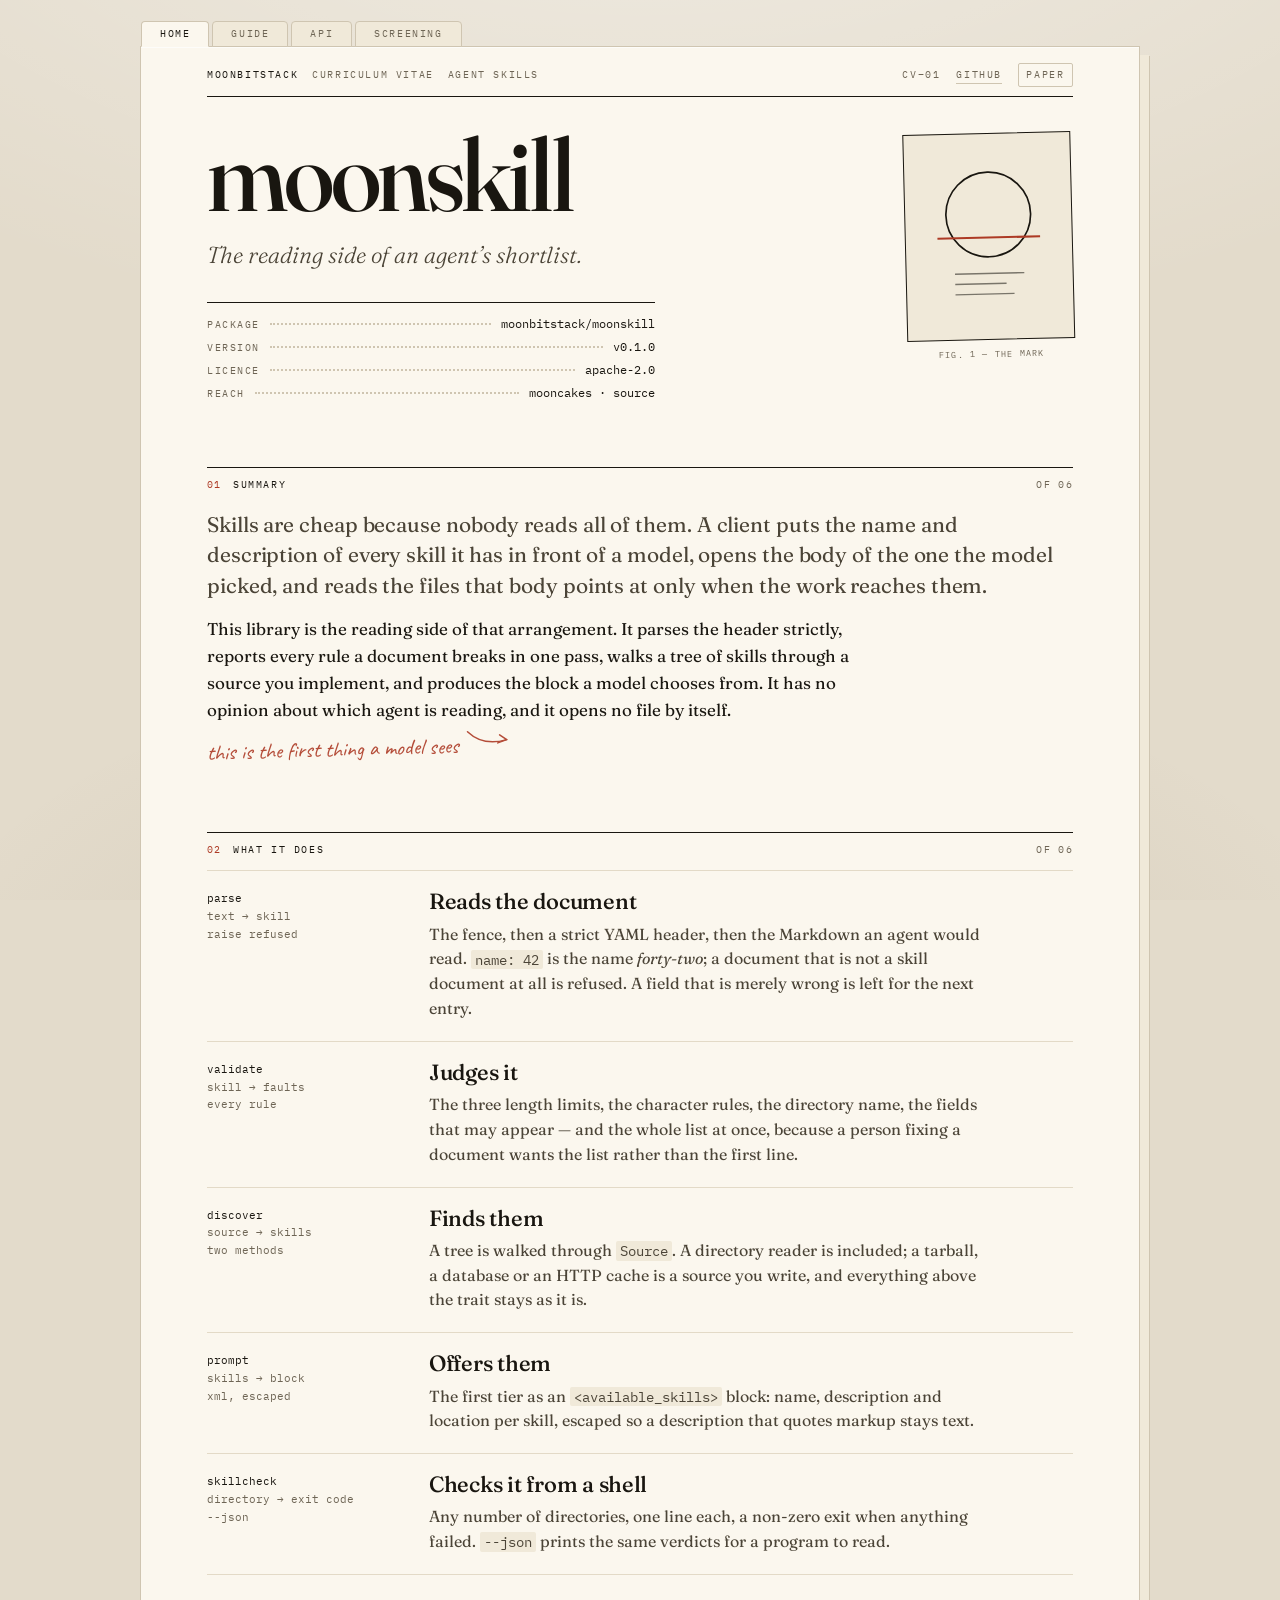
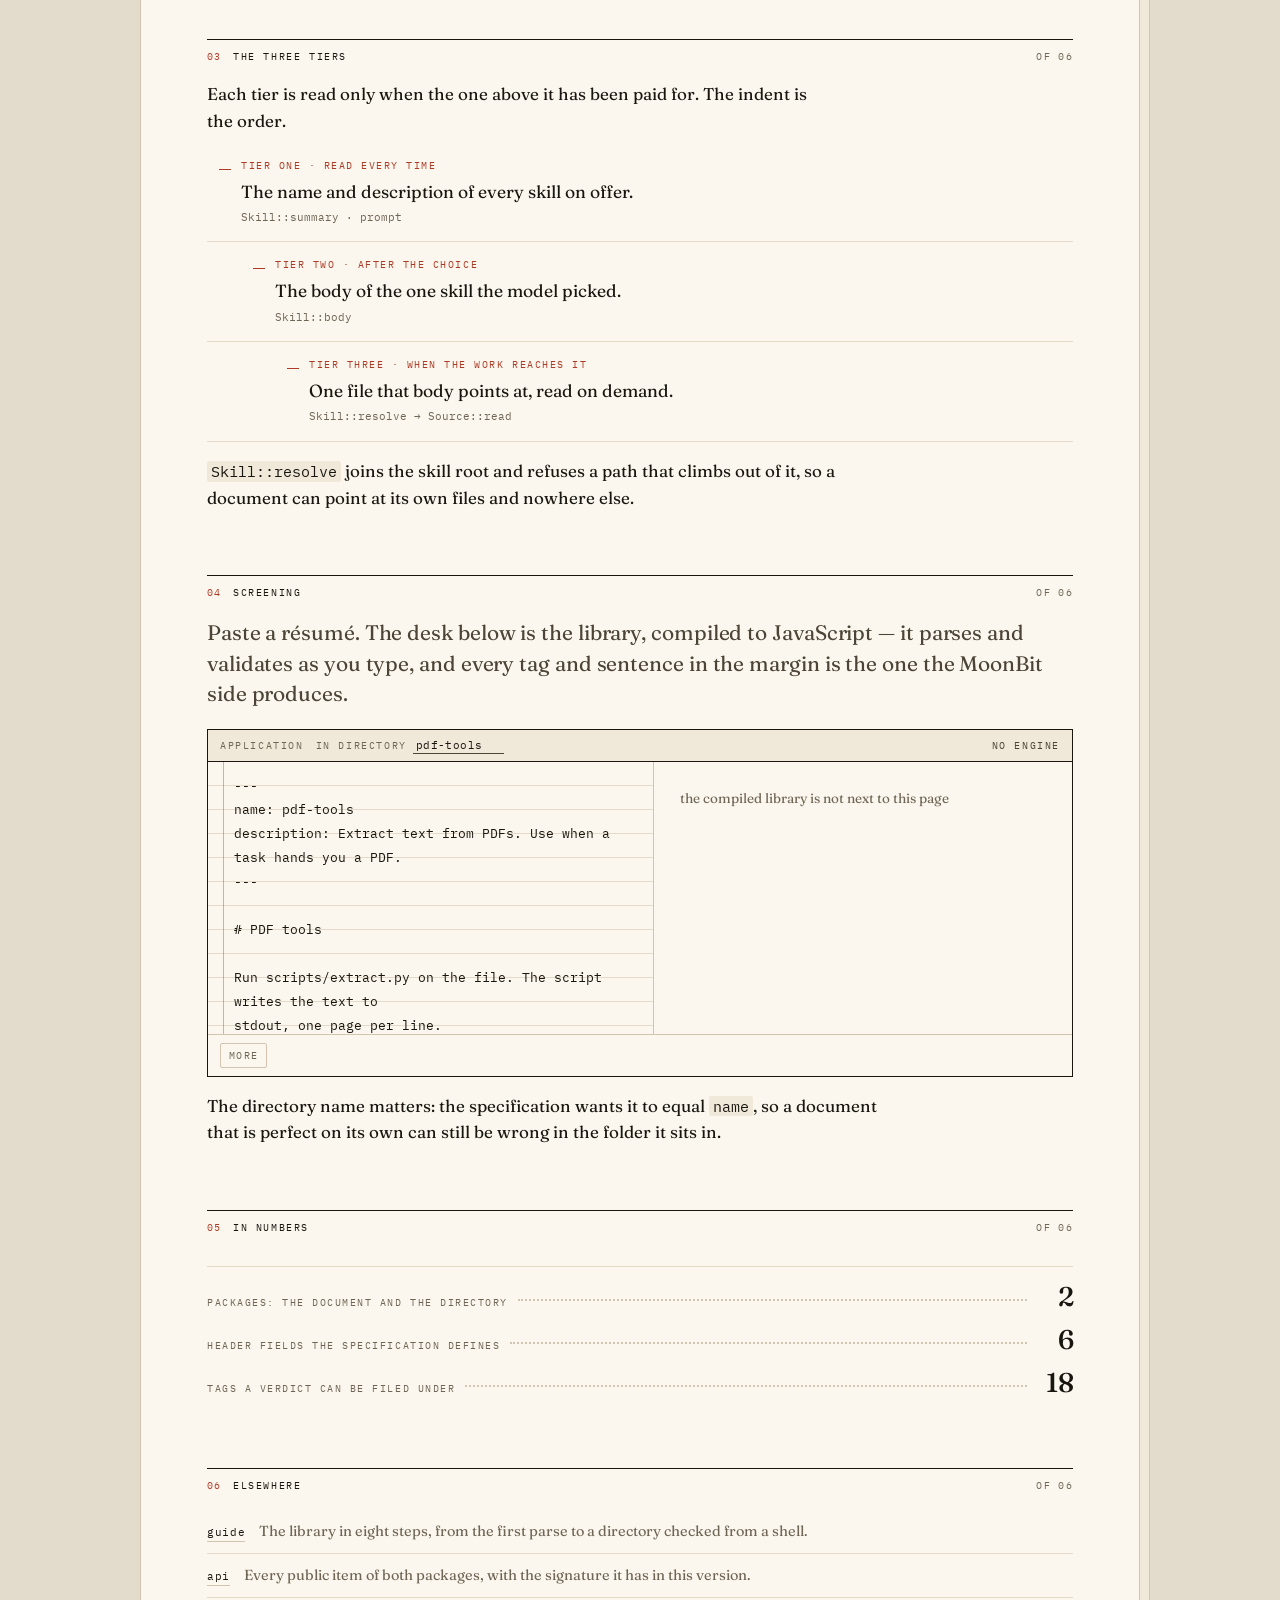
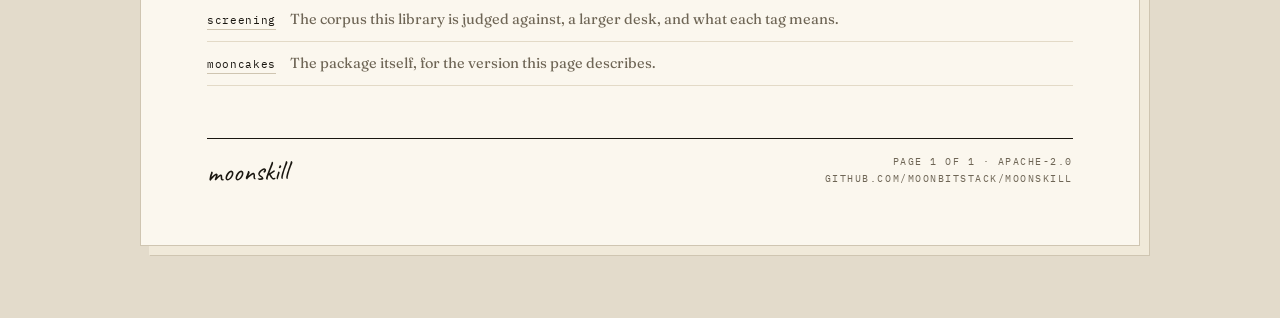
==== commit 4534609b: "docs(moonskill): take the stamps off, and finish the edges. The two rubber stamps went. On the photo" ====
--- a/docs/index.html
+++ b/docs/index.html
@@ -22,7 +22,10 @@
 </head>
 <body id="top">
 
-<main class="sheet">
+<a class="skip" href="#main">skip to the sheet</a>
+
+
+<main class="sheet" id="main" tabindex="-1">
 
   <nav class="tabs" aria-label="Pages">
     <a class="tab" href="index.html" aria-current="page">home</a>
@@ -62,7 +65,6 @@
         </svg>
       </span>
       <figcaption>fig. 1 &mdash; the mark</figcaption>
-      <span class="stamp">shortlisted<em>agent skills</em></span>
     </figure>
   </div>
 
@@ -150,7 +152,7 @@
       <div class="form-head">
         <span>application</span>
         <label class="root-label">in directory <input class="root" value="pdf-tools" spellcheck="false" autocapitalize="off" aria-label="Directory name"></label>
-        <span class="state" data-clean="true">accepted</span>
+        <span class="state" data-clean="true" role="status" aria-live="polite">accepted</span>
       </div>
       <div class="form-grid">
         <div class="pane pane-doc">
@@ -167,7 +169,6 @@
         </div>
         <div class="pane">
           <ul class="verdicts" aria-live="polite" aria-label="Verdicts"></ul>
-          <div class="form-stamp"><span class="stamp">accepted<em>0 faults</em></span></div>
         </div>
       </div>
       <div class="form-foot">
--- a/docs/style.css
+++ b/docs/style.css
@@ -1,9 +1,9 @@
 /* moonskill — a curriculum vitae, screened.
  *
  * A skill is a résumé and the client reading it is the one hiring. The page is
- * therefore an object: a sheet of paper on a desk, punched, clipped, ruled,
- * stamped and annotated. Type carries the rest — a soft serif for the voice,
- * a monospace for what a machine reads, a hand for the reviewer's pen.
+ * therefore an object: a sheet of paper on a desk, ruled and annotated. Type
+ * carries the rest — a soft serif for the voice, a monospace for what a
+ * machine reads, a hand for the reviewer's pen.
  */
 
 :root {
@@ -17,7 +17,6 @@
   --rule-soft: #e3dac7;
   --accent: #ad3a25;
   --accent-wash: #f2e0d7;
-  --stamp: #a8371f;
   --paper-edge: rgba(255, 255, 255, 0.65);
   --desk-light: rgba(255, 255, 255, 0.5);
   --desk-shade: rgba(96, 74, 44, 0.1);
@@ -40,7 +39,6 @@
   --rule-soft: #2a251d;
   --accent: #d96a50;
   --accent-wash: #2c1c16;
-  --stamp: #b8492f;
   --paper-edge: rgba(255, 255, 255, 0.05);
   --desk-light: rgba(255, 255, 255, 0.04);
   --desk-shade: rgba(0, 0, 0, 0.55);
@@ -59,7 +57,6 @@
     --rule-soft: #2a251d;
     --accent: #d96a50;
     --accent-wash: #2c1c16;
-    --stamp: #b8492f;
     --paper-edge: rgba(255, 255, 255, 0.05);
     --desk-light: rgba(255, 255, 255, 0.04);
     --desk-shade: rgba(0, 0, 0, 0.55);
@@ -166,11 +163,41 @@
   white-space: nowrap;
 }
 
+/* ---------- the tab for the keyboard ---------- */
+
+.skip {
+  position: fixed;
+  top: 10px;
+  left: 10px;
+  z-index: 60;
+  padding: 8px 14px 7px;
+  font-family: var(--mono);
+  font-size: 9.5px;
+  letter-spacing: 0.16em;
+  text-transform: uppercase;
+  color: var(--ink);
+  background: var(--paper);
+  border: 1px solid var(--accent);
+  border-radius: 3px;
+  box-shadow: 3px 3px 0 0 var(--paper-shade);
+  transform: translateY(-220%);
+  transition: transform 160ms ease-out;
+}
+
+.skip:focus-visible {
+  outline: none;
+  border-width: 2px;
+  padding: 7px 13px 6px;
+  transform: none;
+}
+
 /* ---------- the sheet ---------- */
 
 .sheet {
   position: relative;
-  max-width: var(--sheet);
+  /* the desk keeps a margin even when the window is narrow: a sheet that runs
+     edge to edge stops being a sheet */
+  max-width: min(var(--sheet), calc(100vw - 72px));
   margin: 0 auto 72px;
   padding: 0 66px 58px;
   background-color: var(--paper);
@@ -179,6 +206,11 @@
     inset 0 1px 0 var(--paper-edge),
     9px 9px 0 0 var(--paper-shade),
     10px 10px 0 0 var(--rule);
+}
+
+/* the skip link lands here; the sheet is a place, not a control */
+.sheet:focus {
+  outline: none;
 }
 
 /* the clip that holds the sheet to whatever it is lying on */
@@ -246,11 +278,11 @@
   display: flex;
   align-items: baseline;
   gap: 14px;
-  padding: 16px 0 8px;
+  padding: 16px 0 9px;
   border-bottom: 1px solid var(--ink);
   font-family: var(--mono);
-  font-size: 9.5px;
-  letter-spacing: 0.18em;
+  font-size: 10px;
+  letter-spacing: 0.16em;
   text-transform: uppercase;
   color: var(--muted);
 }
@@ -367,53 +399,6 @@
   text-align: center;
 }
 
-.stamp {
-  display: inline-block;
-  padding: 8px 13px 7px;
-  border: 2px solid currentColor;
-  color: var(--stamp);
-  transform: rotate(-8deg);
-  font-family: var(--mono);
-  font-size: 11px;
-  font-weight: 500;
-  line-height: 1.15;
-  letter-spacing: 0.18em;
-  text-transform: uppercase;
-  text-align: center;
-  position: relative;
-  opacity: 0.92;
-}
-
-.stamp::before {
-  content: "";
-  position: absolute;
-  inset: 3px;
-  border: 1px solid currentColor;
-  pointer-events: none;
-}
-
-.stamp em {
-  display: block;
-  font-style: normal;
-  font-size: 7.5px;
-  letter-spacing: 0.14em;
-  margin-top: 3px;
-  opacity: 0.85;
-}
-
-.stamp--ink {
-  color: var(--ink-soft);
-}
-
-.portrait .stamp {
-  position: absolute;
-  right: -8px;
-  bottom: 22px;
-  z-index: 3;
-  font-size: 11px;
-  padding: 8px 13px 7px;
-}
-
 /* ---------- ruled fields, the way a form asks ---------- */
 
 .fields {
@@ -437,7 +422,7 @@
   flex: 0 0 auto;
   font-family: var(--mono);
   font-size: 9.5px;
-  letter-spacing: 0.15em;
+  letter-spacing: 0.16em;
   text-transform: uppercase;
   color: var(--muted);
 }
@@ -845,54 +830,22 @@
   border-color: var(--accent);
 }
 
-/* the verdict, stamped over the sheet's corner */
-.form-stamp {
-  position: absolute;
-  right: 14px;
-  bottom: 12px;
-  z-index: 2;
-  pointer-events: none;
-  opacity: 0.9;
-}
-
-.form-stamp .stamp {
-  transform: rotate(-6deg);
-  font-size: 12px;
-  padding: 8px 13px 7px;
-}
-
-.stamp.is-fresh {
-  animation: restamp 320ms cubic-bezier(0.22, 0.65, 0.35, 1);
-}
-
-@keyframes restamp {
-  from {
-    opacity: 0;
-    transform: rotate(-17deg) scale(1.16);
-  }
-  to {
-    opacity: 0.92;
-    transform: rotate(-6deg) scale(1);
-  }
-}
-
 /* ---------- figures as form lines ---------- */
 
 .figures {
-  margin: 20px 0 0;
+  margin: 30px 0 0;
   padding: 0;
-  max-width: 620px;
   display: grid;
-  gap: 2px;
+  gap: 0;
   border-top: 1px solid var(--rule-soft);
-  padding-top: 10px;
+  padding-top: 8px;
 }
 
 .figure {
   display: flex;
   align-items: baseline;
   gap: 10px;
-  padding: 3px 0;
+  padding: 8px 0;
 }
 
 .figure dt {
@@ -1475,7 +1428,7 @@
 
 /* ---------- narrow ---------- */
 
-@media (width <= 1180px) {
+@media (width <= 1280px) {
   .index {
     display: none;
   }
@@ -1489,6 +1442,7 @@
   }
 
   .sheet {
+    max-width: none;
     margin: 0 0 40px;
     padding: 0 24px 40px;
     border-left: 0;
@@ -1525,15 +1479,6 @@
     margin: 0;
   }
 
-  .portrait .stamp {
-    position: static;
-    display: inline-block;
-    width: max-content;
-    margin: 12px 0 0 2px;
-    transform: rotate(-5deg) scale(0.95);
-    transform-origin: left top;
-  }
-
   .entry {
     grid-template-columns: minmax(0, 1fr);
     gap: 6px;
@@ -1575,10 +1520,6 @@
 
   .foot .small {
     text-align: left;
-  }
-
-  .form-stamp {
-    display: none;
   }
 
   .totop {
@@ -1596,7 +1537,7 @@
 
 @media (width <= 620px) {
   .docline {
-    font-size: 8.5px;
+    font-size: 9.5px;
     letter-spacing: 0.12em;
     gap: 10px;
     flex-wrap: wrap;
@@ -1606,15 +1547,45 @@
     display: none;
   }
 
+  /* the source link is repeated in the footer; here it only forces a wrap */
+  .docline .right > a {
+    display: none;
+  }
+
   .docline .right {
     gap: 10px;
   }
 }
 
+@media (width <= 380px) {
+  /* below this the file line cannot hold the page's name and its code */
+  .docline > span:nth-child(2) {
+    display: none;
+  }
+}
+
 @media print {
+  /* ink on white whatever the screen was set to: a dark theme printed to a
+     dark page is a page nobody can read. */
+  :root,
+  :root[data-theme="ink"] {
+    --desk: #fff;
+    --paper: #fff;
+    --paper-shade: #f2f2f2;
+    --ink: #000;
+    --ink-soft: #2c2c2c;
+    --muted: #5a5a5a;
+    --rule: #b9b9b9;
+    --rule-soft: #dcdcdc;
+    --accent: #a3301c;
+    --accent-wash: #f0e4df;
+    --paper-edge: transparent;
+  }
+
   .entry,
   .code,
-  .tiers li {
+  .tiers li,
+  .figure {
     break-inside: avoid;
   }
 
@@ -1622,20 +1593,27 @@
   .index,
   .clip,
   .form-foot,
-  .code-head .copy {
+  .code-head .copy,
+  .totop,
+  .skip,
+  .theme {
     display: none;
   }
 
   body {
+    padding: 0;
     background: #fff;
     color: #000;
-    font-size: 11pt;
+    font-size: 10.5pt;
+    line-height: 1.5;
+    background-image: none;
   }
 
   .sheet {
+    max-width: none;
+    margin: 0;
+    padding: 0 10mm;
+    border: 0;
     box-shadow: none;
-    border: 0;
-    max-width: none;
-    padding: 0;
-  }
-}
+  }
+}
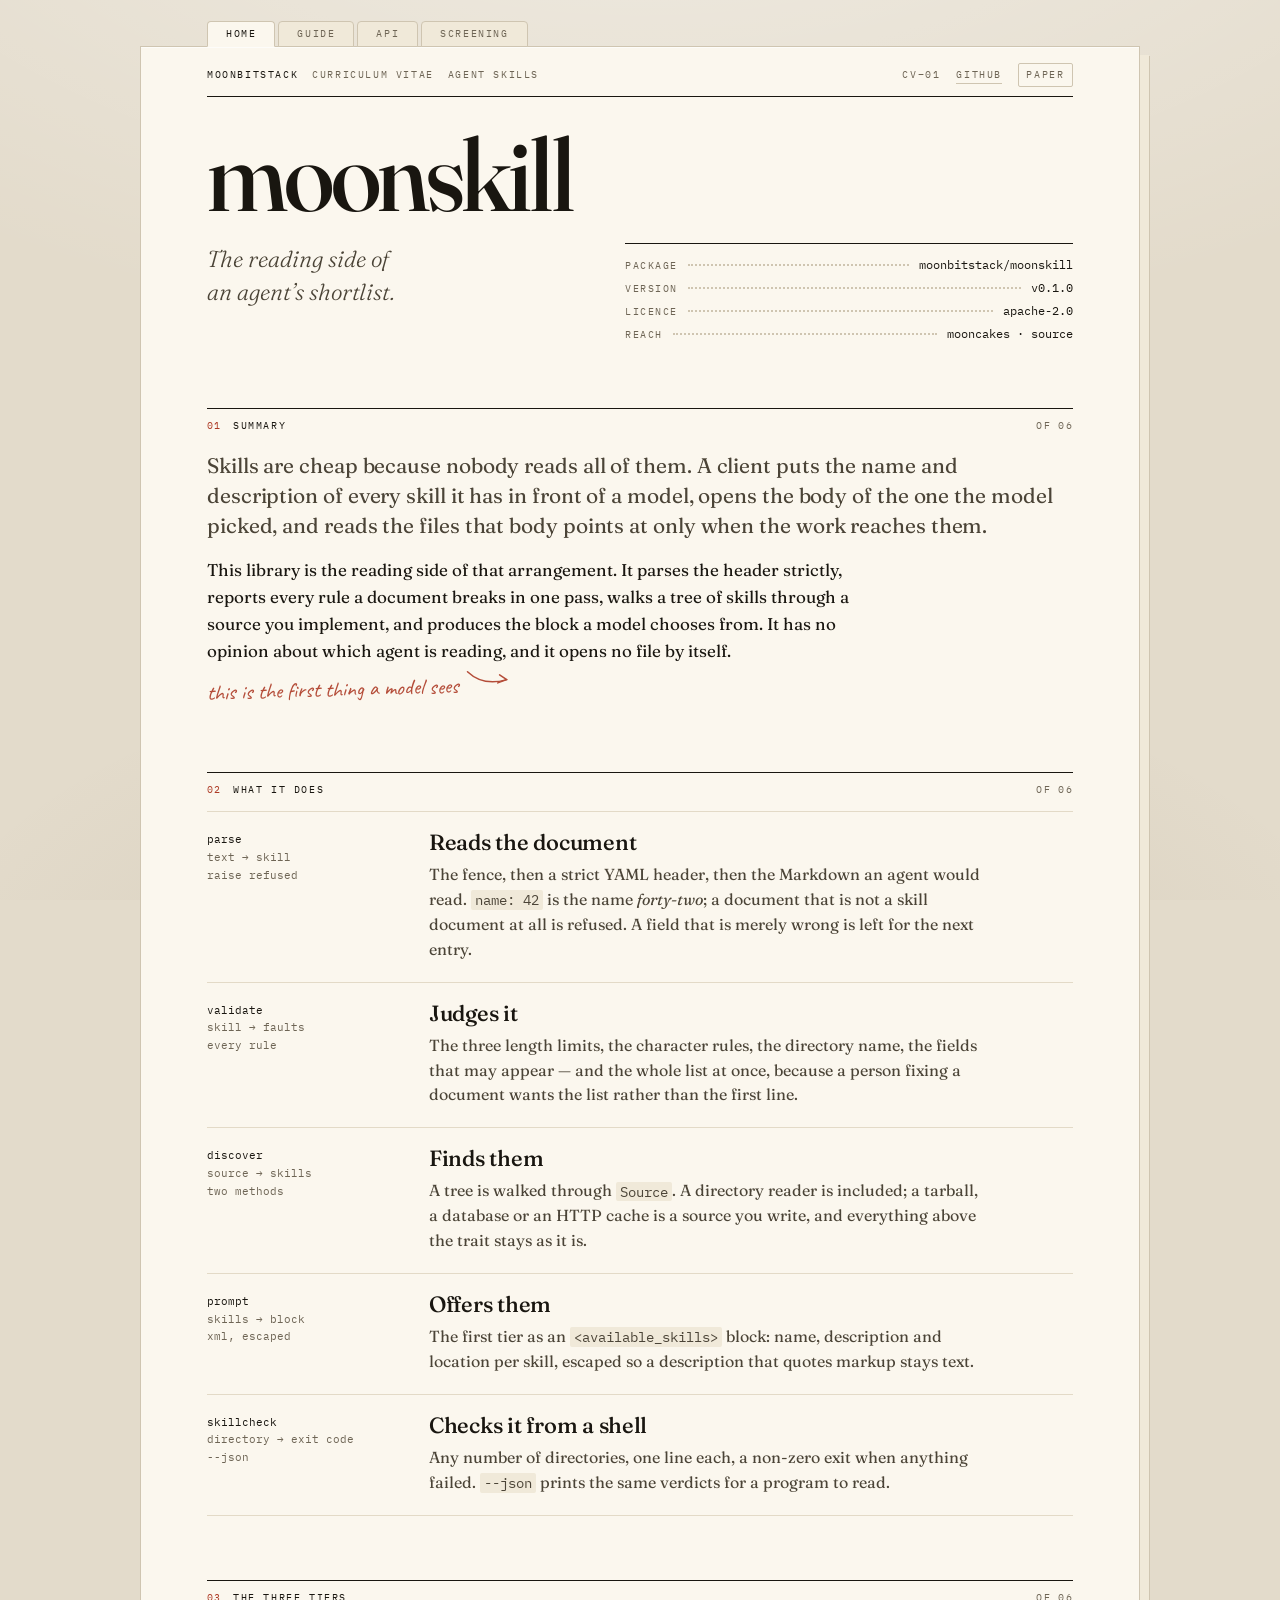
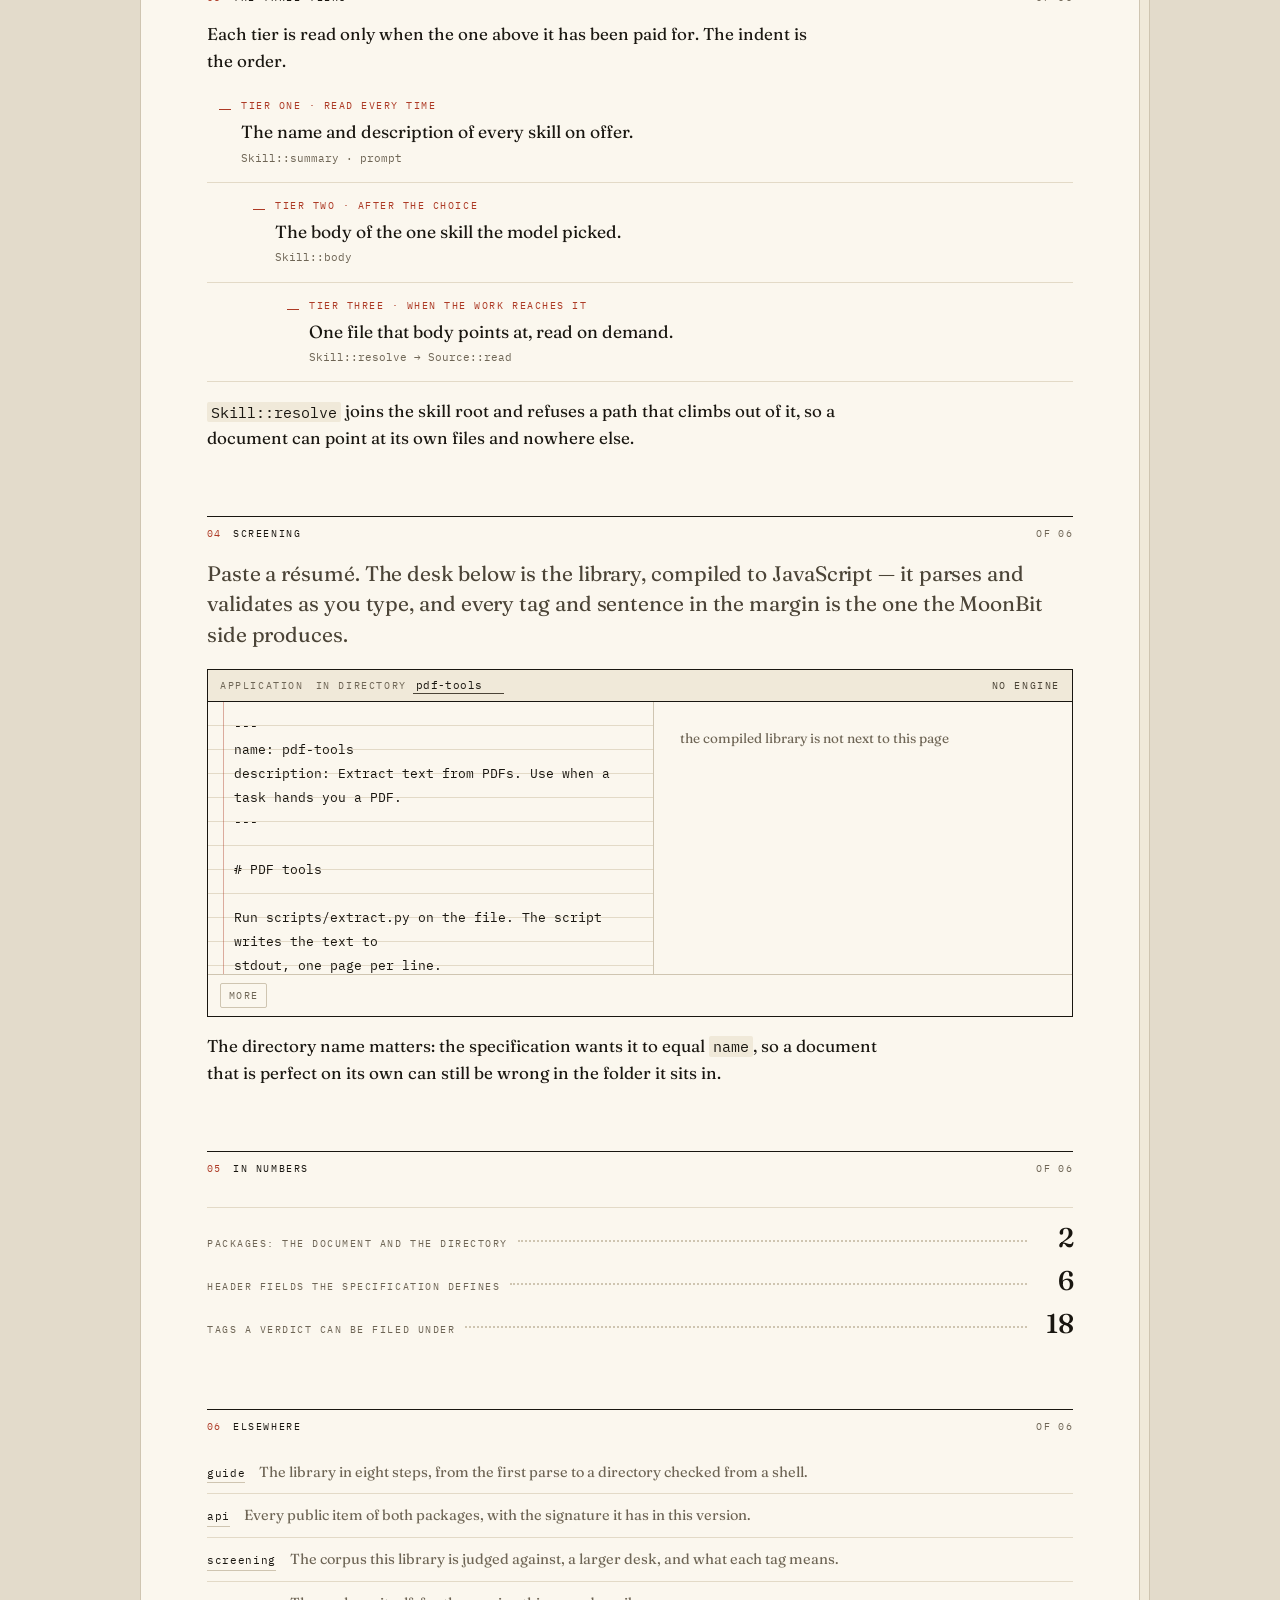
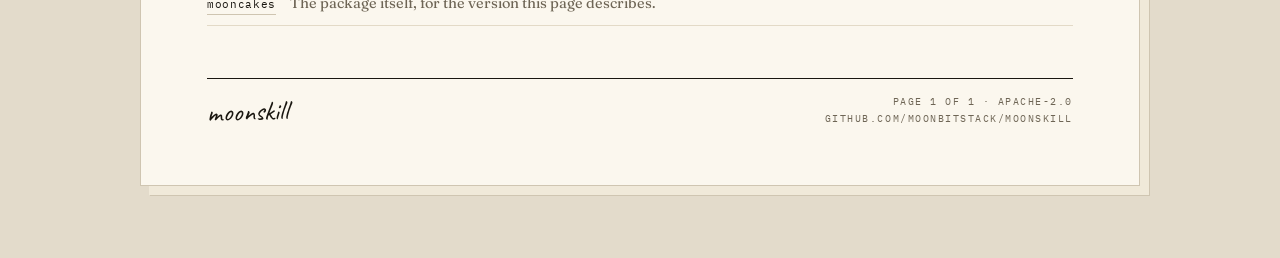
==== commit bc3b85cc: "docs(moonskill): drop the drawn mark, set the masthead as type. The circle, the red rule and the thr" ====
--- a/docs/index.html
+++ b/docs/index.html
@@ -46,26 +46,14 @@
   </div>
 
   <div class="masthead">
-    <div>
-      <h1>moonskill</h1>
-      <p class="role">The reading side of an agent&rsquo;s shortlist.</p>
-  <dl class="fields">
-    <div class="field"><dt>package</dt><span class="dots"></span><dd>moonbitstack/moonskill</dd></div>
-    <div class="field"><dt>version</dt><span class="dots"></span><dd>v<span data-version>0.1.0</span></dd></div>
-    <div class="field"><dt>licence</dt><span class="dots"></span><dd>apache-2.0</dd></div>
-    <div class="field"><dt>reach</dt><span class="dots"></span><dd><a href="https://mooncakes.io/docs/moonbitstack/moonskill">mooncakes</a> &middot; <a href="https://github.com/moonbitstack/moonskill">source</a></dd></div>
-  </dl>
-    </div>
-    <figure class="portrait">
-      <span class="frame">
-        <svg viewBox="0 0 120 150" aria-hidden="true">
-          <circle cx="60" cy="58" r="33" fill="none" stroke="currentColor" stroke-width="1.3"/>
-          <path d="M20 76h80" stroke="#ad3a25" stroke-width="1.6"/>
-          <path d="M33 104h54M33 112h40M33 120h46" stroke="currentColor" stroke-width="1.1" opacity="0.55"/>
-        </svg>
-      </span>
-      <figcaption>fig. 1 &mdash; the mark</figcaption>
-    </figure>
+    <h1>moonskill</h1>
+    <p class="role">The reading side of an agent&rsquo;s shortlist.</p>
+    <dl class="fields">
+      <div class="field"><dt>package</dt><span class="dots"></span><dd>moonbitstack/moonskill</dd></div>
+      <div class="field"><dt>version</dt><span class="dots"></span><dd>v<span data-version>0.1.0</span></dd></div>
+      <div class="field"><dt>licence</dt><span class="dots"></span><dd>apache-2.0</dd></div>
+      <div class="field"><dt>reach</dt><span class="dots"></span><dd><a href="https://mooncakes.io/docs/moonbitstack/moonskill">mooncakes</a> &middot; <a href="https://github.com/moonbitstack/moonskill">source</a></dd></div>
+    </dl>
   </div>
 
   <section class="section" id="summary" data-section data-label="summary">
--- a/docs/style.css
+++ b/docs/style.css
@@ -236,7 +236,7 @@
   display: flex;
   align-items: flex-end;
   gap: 3px;
-  margin: -26px 0 0 -66px;
+  margin: -26px 0 0;
   padding: 0;
 }
 
@@ -321,12 +321,28 @@
 }
 
 .masthead {
-  position: relative;
   display: grid;
-  grid-template-columns: minmax(0, 1fr) 168px;
-  gap: 40px;
+  grid-template-columns: minmax(0, 1fr) 448px;
+  column-gap: 56px;
+  row-gap: 22px;
   padding: 30px 0 0;
   align-items: start;
+}
+
+.masthead h1 {
+  grid-column: 1 / -1;
+}
+
+.masthead .role {
+  grid-column: 1;
+  margin-top: 0;
+  max-width: 40ch;
+  text-wrap: balance;
+}
+
+.masthead .fields {
+  grid-column: 2;
+  margin-top: 0;
 }
 
 h1 {
@@ -367,36 +383,6 @@
 
 .masthead--sub .role {
   max-width: 48ch;
-}
-
-/* the photograph a CV has where the face would be */
-.portrait {
-  position: relative;
-  margin: 6px 0 0;
-  transform: rotate(-1.4deg);
-}
-
-.portrait .frame {
-  display: block;
-  border: 1px solid var(--ink);
-  background: var(--paper-shade);
-  padding: 6px;
-}
-
-.portrait svg {
-  display: block;
-  width: 100%;
-  height: auto;
-}
-
-.portrait figcaption {
-  margin-top: 7px;
-  font-family: var(--mono);
-  font-size: 8.5px;
-  letter-spacing: 0.14em;
-  text-transform: uppercase;
-  color: var(--muted);
-  text-align: center;
 }
 
 /* ---------- ruled fields, the way a form asks ---------- */
@@ -1309,7 +1295,11 @@
     background: transparent;
   }
 
-  html::-webkit-scrollbar-corner {
+  html::-webkit-scrollbar-corner,
+  .code ::-webkit-scrollbar-corner,
+  .code::-webkit-scrollbar-corner,
+  .verdicts::-webkit-scrollbar-corner,
+  textarea::-webkit-scrollbar-corner {
     background: transparent;
   }
 
@@ -1455,7 +1445,7 @@
   }
 
   .tabs {
-    margin: -24px 0 0 -24px;
+    margin: -24px 0 0;
     gap: 3px;
     overflow-x: auto;
     overflow-y: hidden;
@@ -1474,9 +1464,10 @@
     gap: 20px;
   }
 
-  .portrait {
-    width: 132px;
-    margin: 0;
+  .masthead h1,
+  .masthead .role,
+  .masthead .fields {
+    grid-column: 1;
   }
 
   .entry {
@@ -1582,6 +1573,18 @@
     --paper-edge: transparent;
   }
 
+  /* the printed page is narrower than any screen this was laid out for */
+  .masthead {
+    grid-template-columns: minmax(0, 1fr);
+    row-gap: 14px;
+  }
+
+  .masthead h1,
+  .masthead .role,
+  .masthead .fields {
+    grid-column: 1;
+  }
+
   .entry,
   .code,
   .tiers li,
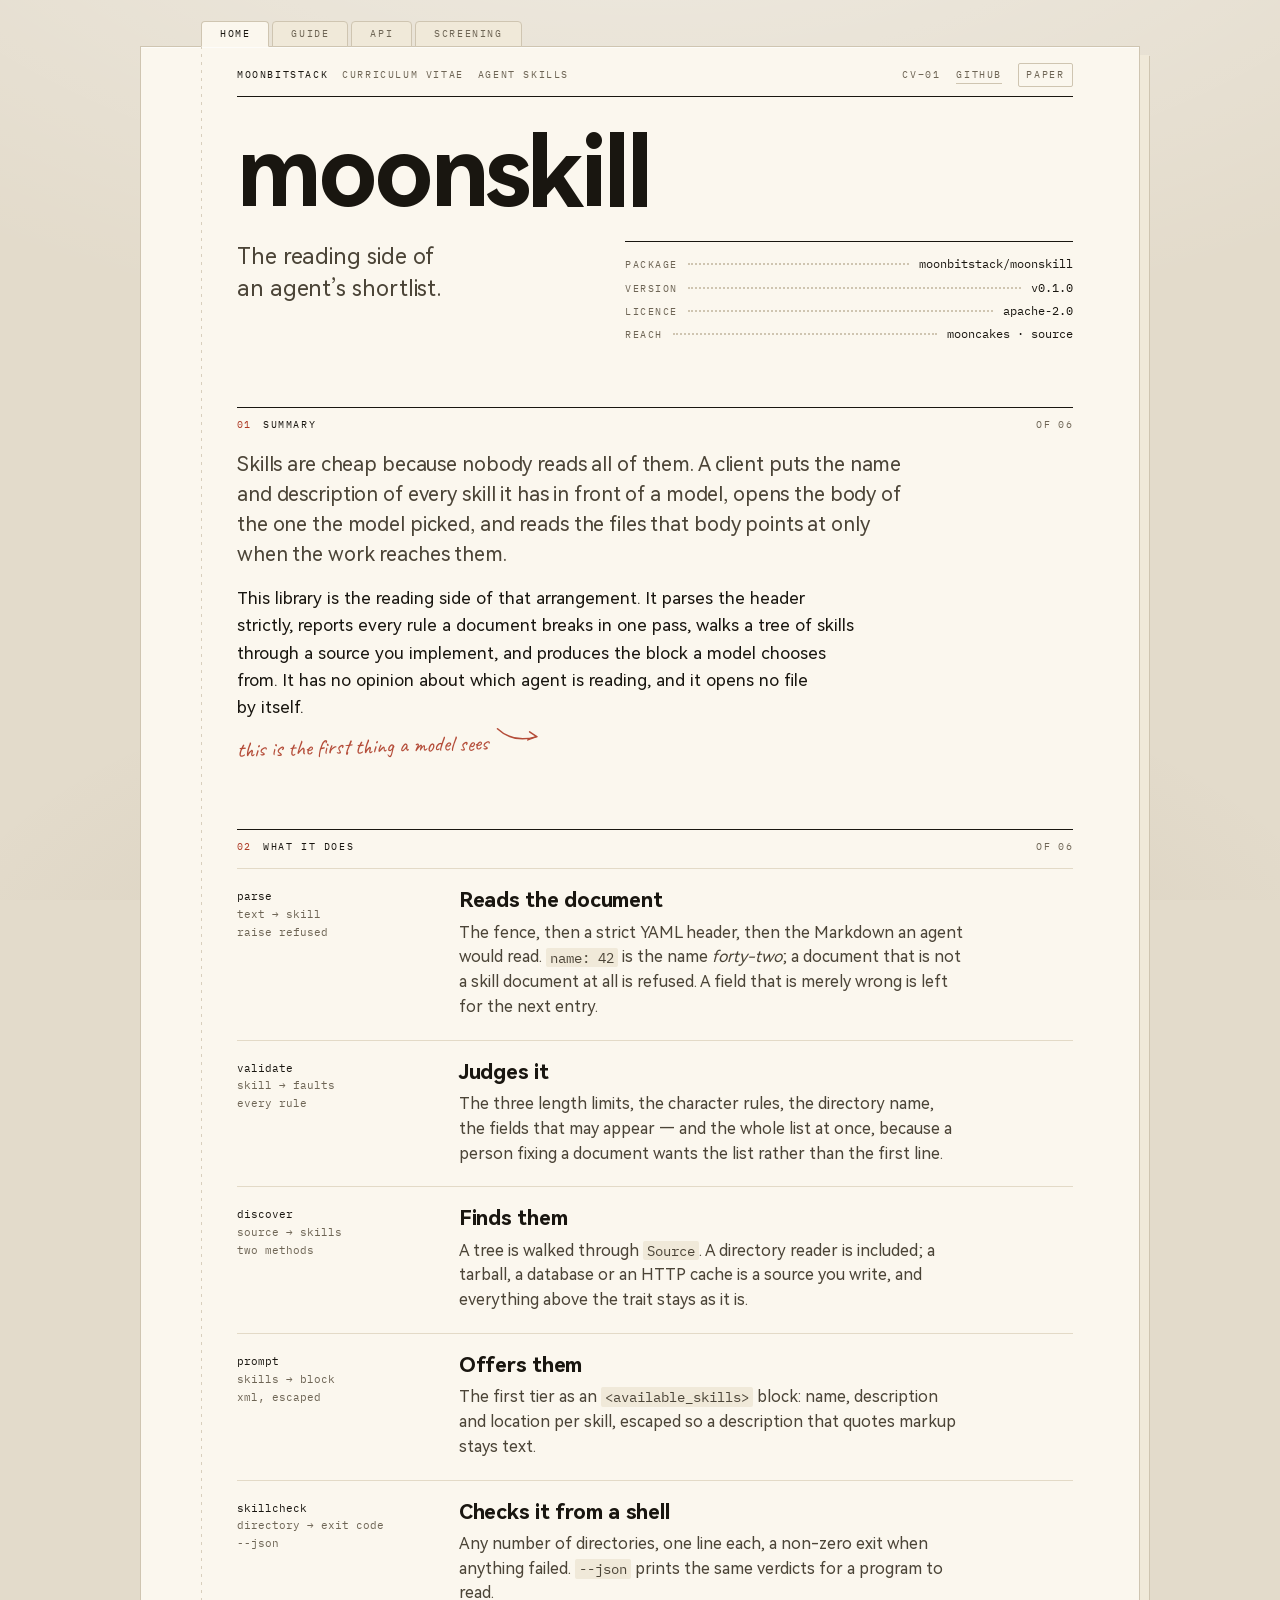
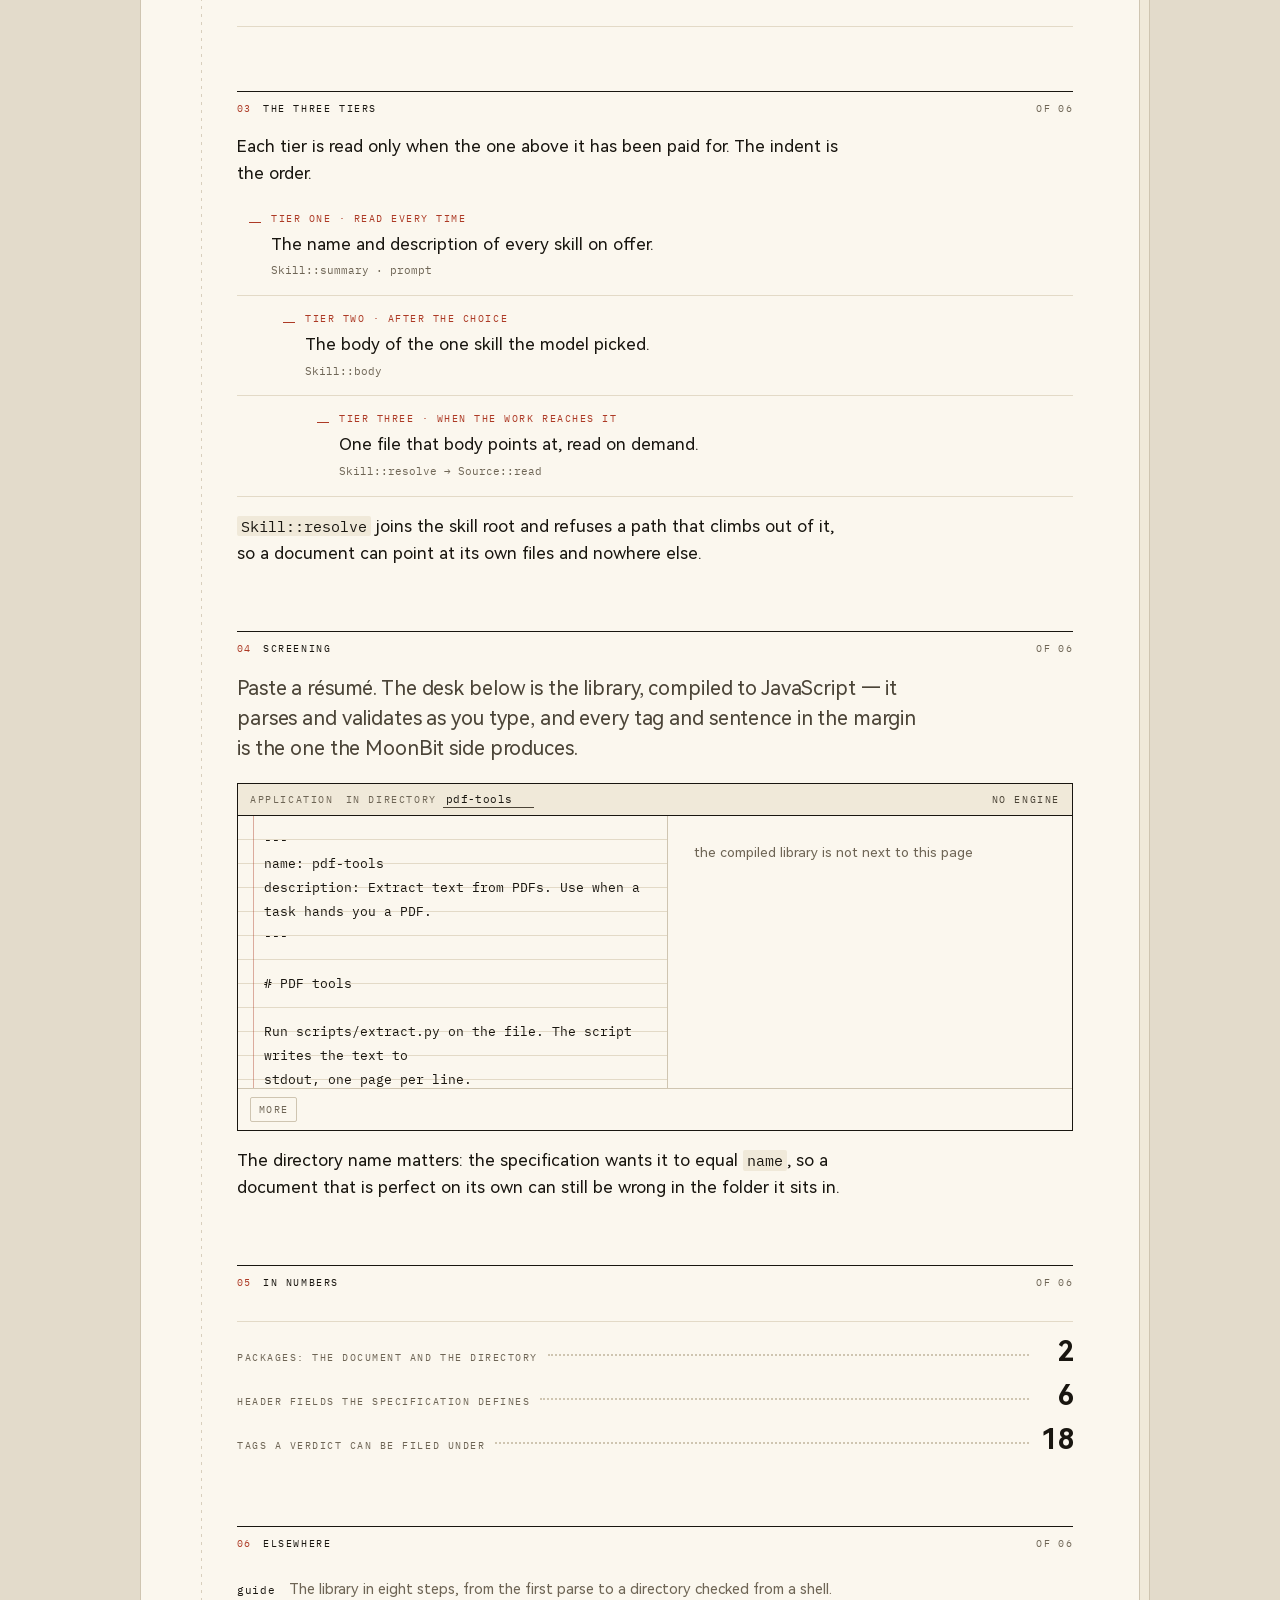
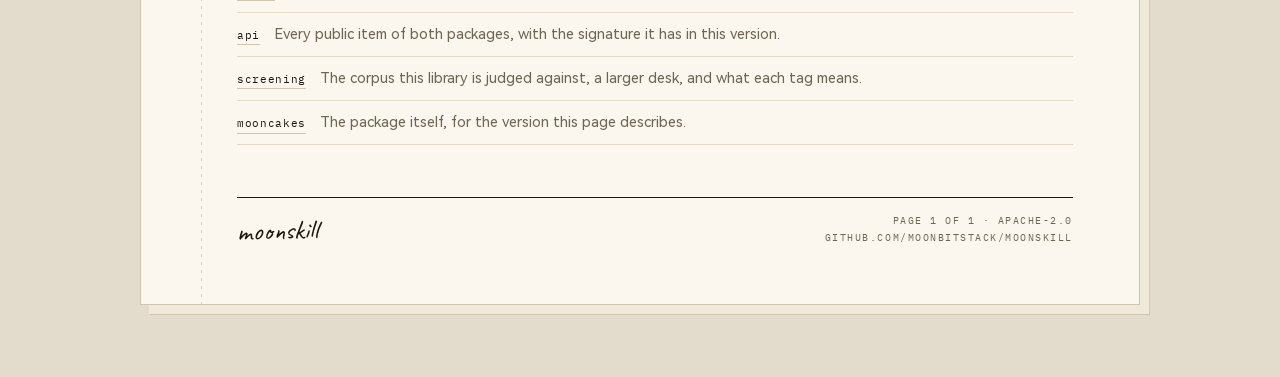
==== commit 7a60a668: "docs(moonskill): set the page in HarmonyOS Sans, and give the tabs a fold. The type. Fraunces was a " ====
--- a/docs/index.html
+++ b/docs/index.html
@@ -17,7 +17,9 @@
 </script>
 <link rel="preconnect" href="https://fonts.googleapis.com">
 <link rel="preconnect" href="https://fonts.gstatic.com" crossorigin>
-<link rel="stylesheet" href="https://fonts.googleapis.com/css2?family=Caveat:wght@400;500&family=Fraunces:ital,opsz,wght@0,9..144,300..700;1,9..144,300..600&family=IBM+Plex+Mono:wght@400;500&display=swap">
+<link rel="stylesheet" href="https://fonts.googleapis.com/css2?family=Caveat:wght@400;500&family=IBM+Plex+Mono:wght@400;500&display=swap">
+<link rel="preload" href="fonts/harmonyos-sans-sc-regular.woff" as="font" type="font/woff" crossorigin>
+<link rel="preload" href="fonts/harmonyos-sans-sc-bold.woff" as="font" type="font/woff" crossorigin>
 <link rel="stylesheet" href="style.css">
 </head>
 <body id="top">
--- a/docs/style.css
+++ b/docs/style.css
@@ -5,6 +5,24 @@
  * carries the rest — a soft serif for the voice, a monospace for what a
  * machine reads, a hand for the reviewer's pen.
  */
+
+/* HarmonyOS Sans SC, Latin subset, self-hosted so the page looks the same
+   everywhere. The full family covers Chinese; this sheet is English. */
+@font-face {
+  font-family: "HarmonyOS Sans SC";
+  font-style: normal;
+  font-weight: 400;
+  font-display: swap;
+  src: url("fonts/harmonyos-sans-sc-regular.woff") format("woff");
+}
+
+@font-face {
+  font-family: "HarmonyOS Sans SC";
+  font-style: normal;
+  font-weight: 700;
+  font-display: swap;
+  src: url("fonts/harmonyos-sans-sc-bold.woff") format("woff");
+}
 
 :root {
   --desk: #e3dbcb;
@@ -20,8 +38,10 @@
   --paper-edge: rgba(255, 255, 255, 0.65);
   --desk-light: rgba(255, 255, 255, 0.5);
   --desk-shade: rgba(96, 74, 44, 0.1);
-  --display: "Fraunces", ui-serif, Georgia, "Times New Roman", serif;
-  --text: "Fraunces", ui-serif, Georgia, "Times New Roman", serif;
+  --display: "HarmonyOS Sans SC", "HarmonyOS Sans", ui-sans-serif, system-ui,
+    "Segoe UI", "PingFang SC", "Microsoft YaHei", sans-serif;
+  --text: "HarmonyOS Sans SC", "HarmonyOS Sans", ui-sans-serif, system-ui,
+    "Segoe UI", "PingFang SC", "Microsoft YaHei", sans-serif;
   --mono: "IBM Plex Mono", ui-monospace, SFMono-Regular, Menlo, Consolas, monospace;
   --pen: "Caveat", ui-rounded, "Segoe Print", cursive;
   --sheet: 1000px;
@@ -102,10 +122,8 @@
   color: var(--ink);
   font-family: var(--text);
   font-size: 17px;
-  line-height: 1.58;
-  font-optical-sizing: auto;
-  font-variation-settings: "SOFT" 8, "WONK" 0;
-  font-variant-ligatures: no-contextual;
+  line-height: 1.6;
+  font-kerning: normal;
   -webkit-font-smoothing: antialiased;
 }
 
@@ -199,7 +217,8 @@
      edge to edge stops being a sheet */
   max-width: min(var(--sheet), calc(100vw - 72px));
   margin: 0 auto 72px;
-  padding: 0 66px 58px;
+  /* a wider left margin: the gutter the tabs are hung from */
+  padding: 0 66px 58px 96px;
   background-color: var(--paper);
   border: 1px solid var(--rule);
   box-shadow:
@@ -211,6 +230,24 @@
 /* the skip link lands here; the sheet is a place, not a control */
 .sheet:focus {
   outline: none;
+}
+
+/* the fold the tabs are hung from: a dashed seam in the left margin, so the
+   strip starts on a line that means something instead of in mid-air */
+.sheet::before {
+  content: "";
+  position: absolute;
+  top: -1px;
+  bottom: 0;
+  left: 60px;
+  width: 1px;
+  background-image: repeating-linear-gradient(
+    to bottom,
+    var(--rule) 0 3px,
+    transparent 3px 8px
+  );
+  opacity: 0.8;
+  pointer-events: none;
 }
 
 /* the clip that holds the sheet to whatever it is lying on */
@@ -236,7 +273,7 @@
   display: flex;
   align-items: flex-end;
   gap: 3px;
-  margin: -26px 0 0;
+  margin: -26px 0 0 -36px;
   padding: 0;
 }
 
@@ -348,11 +385,10 @@
 h1 {
   margin: 0;
   font-family: var(--display);
-  font-size: clamp(44px, 8vw, 108px);
-  line-height: 0.92;
-  letter-spacing: -0.035em;
-  font-weight: 500;
-  font-variation-settings: "SOFT" 12, "WONK" 1, "opsz" 144;
+  font-size: clamp(42px, 7.6vw, 104px);
+  line-height: 0.95;
+  letter-spacing: -0.032em;
+  font-weight: 700;
   text-wrap: balance;
 }
 
@@ -364,10 +400,10 @@
 .role {
   margin: 18px 0 0;
   max-width: 33ch;
-  font-size: clamp(19px, 2vw, 23px);
+  font-size: clamp(18px, 1.9vw, 22px);
   line-height: 1.45;
-  font-style: italic;
-  font-weight: 300;
+  font-weight: 400;
+  letter-spacing: -0.004em;
   color: var(--ink-soft);
 }
 
@@ -377,8 +413,8 @@
 }
 
 .masthead--sub h1 {
-  font-size: clamp(34px, 5.4vw, 66px);
-  letter-spacing: -0.03em;
+  font-size: clamp(32px, 5vw, 62px);
+  letter-spacing: -0.028em;
 }
 
 .masthead--sub .role {
@@ -474,10 +510,10 @@
 
 .lede {
   margin: 20px 0 0;
-  font-size: 21px;
-  line-height: 1.45;
+  font-size: 20px;
+  line-height: 1.5;
   max-width: 42ch;
-  letter-spacing: -0.004em;
+  letter-spacing: -0.006em;
   color: var(--ink-soft);
 }
 
@@ -526,10 +562,10 @@
 .entry h3 {
   margin: 0;
   font-family: var(--display);
-  font-size: 22px;
-  font-weight: 500;
+  font-size: 21px;
+  font-weight: 700;
   letter-spacing: -0.012em;
-  line-height: 1.15;
+  line-height: 1.25;
   text-wrap: balance;
 }
 
@@ -602,8 +638,8 @@
 .tiers .what {
   display: block;
   margin-top: 6px;
-  font-size: 17.5px;
-  line-height: 1.45;
+  font-size: 17px;
+  line-height: 1.5;
 }
 
 .tiers .how {
@@ -851,9 +887,9 @@
 .figure dd {
   margin: 0;
   font-family: var(--display);
-  font-size: 27px;
+  font-size: 28px;
   line-height: 1;
-  font-weight: 500;
+  font-weight: 700;
   letter-spacing: -0.02em;
   font-variant-numeric: lining-nums tabular-nums;
   color: var(--ink);
@@ -1431,6 +1467,10 @@
     background-image: none;
   }
 
+  .sheet::before {
+    display: none;
+  }
+
   .sheet {
     max-width: none;
     margin: 0 0 40px;
@@ -1445,7 +1485,7 @@
   }
 
   .tabs {
-    margin: -24px 0 0;
+    margin: -24px 0 0 -24px;
     gap: 3px;
     overflow-x: auto;
     overflow-y: hidden;
@@ -1592,6 +1632,7 @@
     break-inside: avoid;
   }
 
+  .sheet::before,
   .tabs,
   .index,
   .clip,
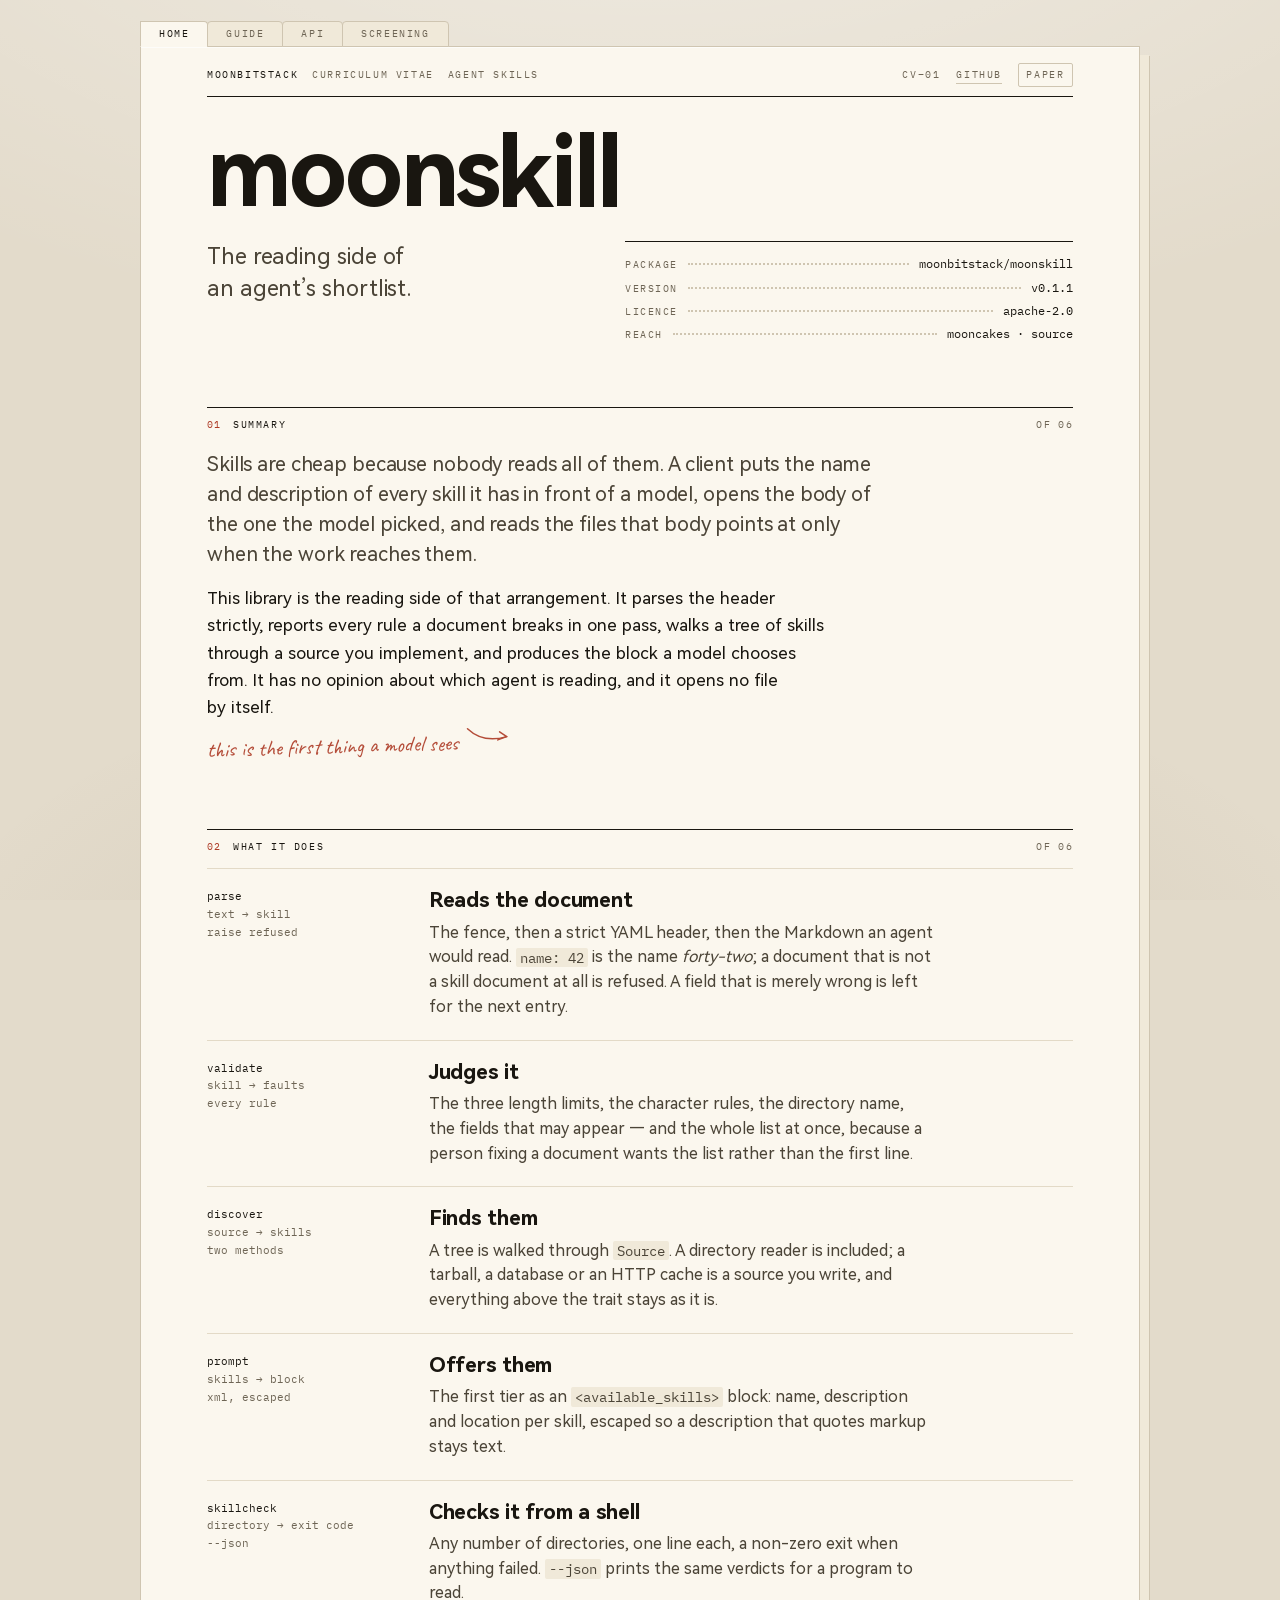
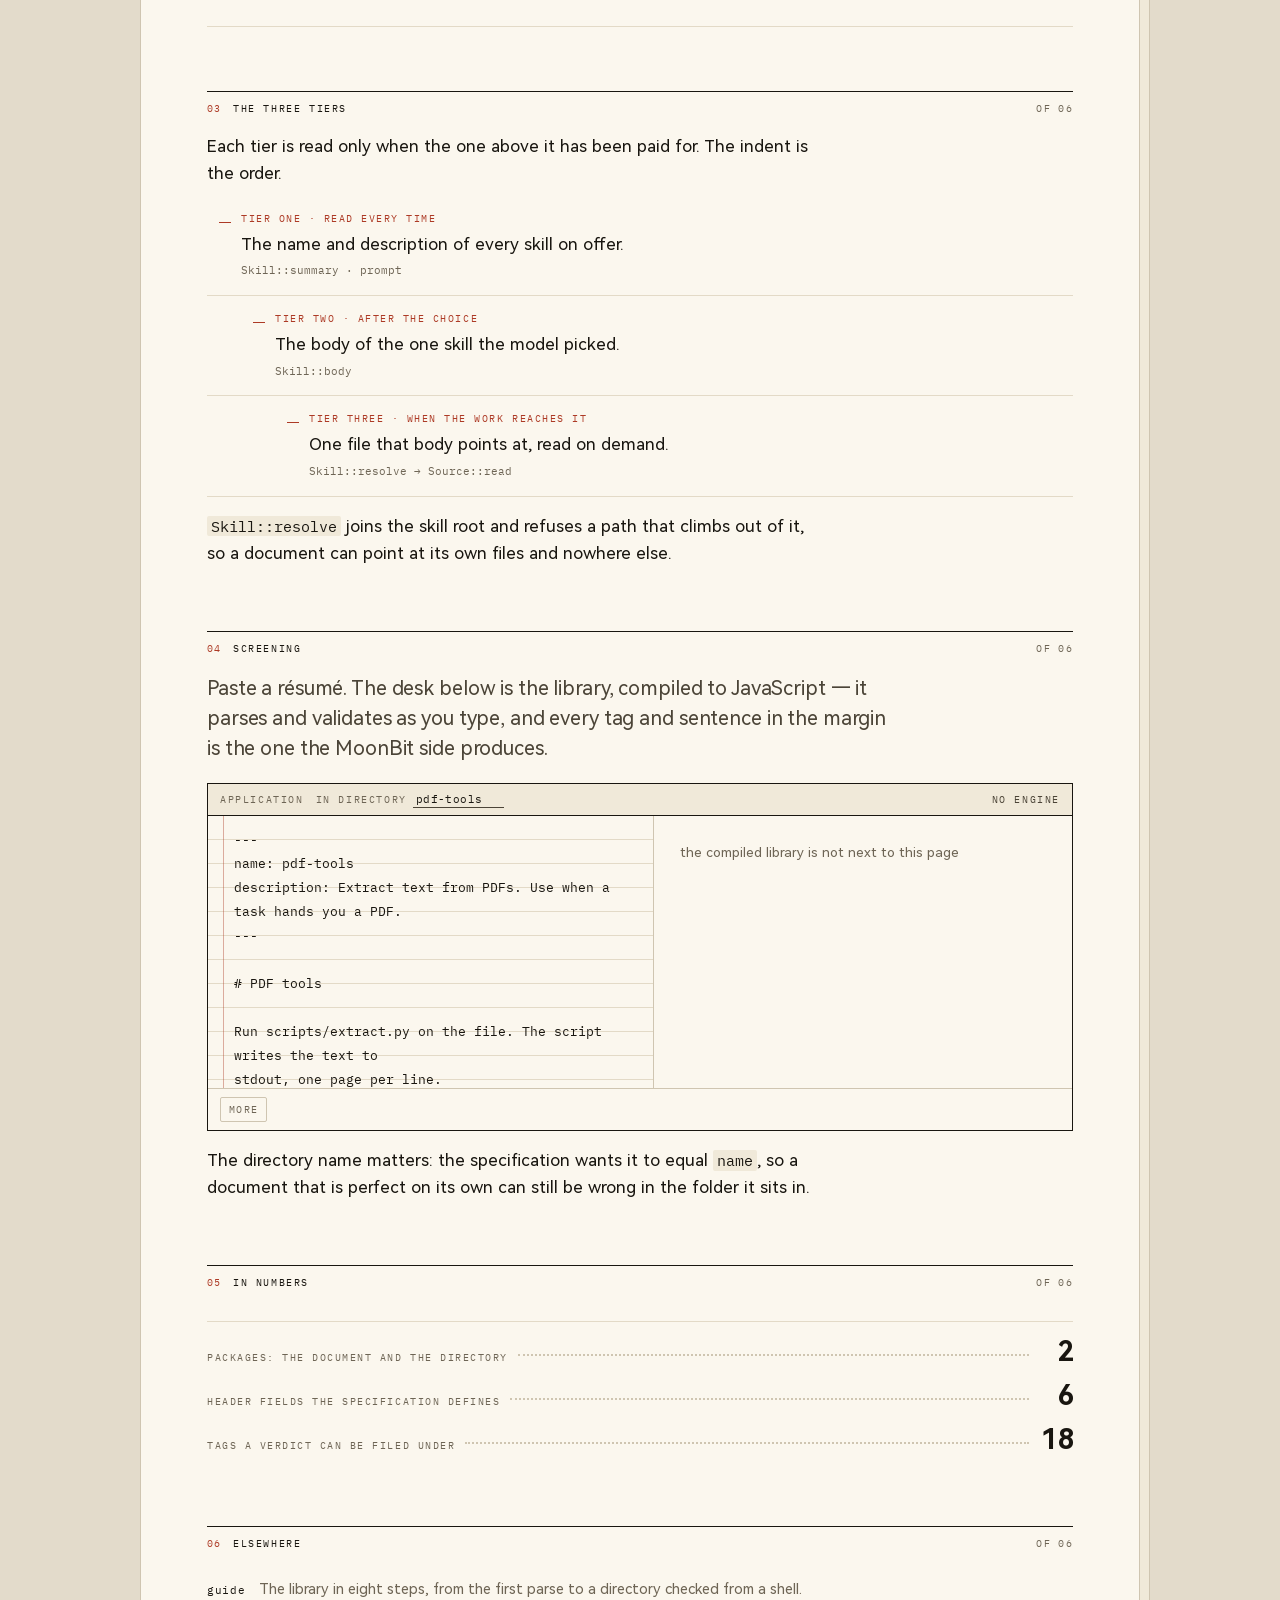
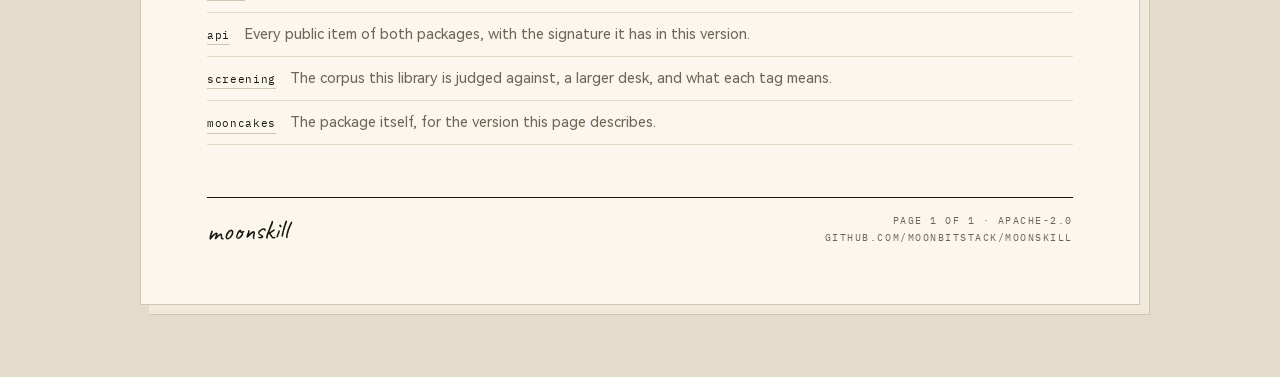
==== commit 01c4311d: "chore(moonskill): moonskill 0.1.1, with its dependencies at their latest. Signed-off-by: Leo Cheng (" ====
--- a/docs/index.html
+++ b/docs/index.html
@@ -52,7 +52,7 @@
     <p class="role">The reading side of an agent&rsquo;s shortlist.</p>
     <dl class="fields">
       <div class="field"><dt>package</dt><span class="dots"></span><dd>moonbitstack/moonskill</dd></div>
-      <div class="field"><dt>version</dt><span class="dots"></span><dd>v<span data-version>0.1.0</span></dd></div>
+      <div class="field"><dt>version</dt><span class="dots"></span><dd>v<span data-version>0.1.1</span></dd></div>
       <div class="field"><dt>licence</dt><span class="dots"></span><dd>apache-2.0</dd></div>
       <div class="field"><dt>reach</dt><span class="dots"></span><dd><a href="https://mooncakes.io/docs/moonbitstack/moonskill">mooncakes</a> &middot; <a href="https://github.com/moonbitstack/moonskill">source</a></dd></div>
     </dl>
--- a/docs/style.css
+++ b/docs/style.css
@@ -217,8 +217,7 @@
      edge to edge stops being a sheet */
   max-width: min(var(--sheet), calc(100vw - 72px));
   margin: 0 auto 72px;
-  /* a wider left margin: the gutter the tabs are hung from */
-  padding: 0 66px 58px 96px;
+  padding: 0 66px 58px;
   background-color: var(--paper);
   border: 1px solid var(--rule);
   box-shadow:
@@ -230,24 +229,6 @@
 /* the skip link lands here; the sheet is a place, not a control */
 .sheet:focus {
   outline: none;
-}
-
-/* the fold the tabs are hung from: a dashed seam in the left margin, so the
-   strip starts on a line that means something instead of in mid-air */
-.sheet::before {
-  content: "";
-  position: absolute;
-  top: -1px;
-  bottom: 0;
-  left: 60px;
-  width: 1px;
-  background-image: repeating-linear-gradient(
-    to bottom,
-    var(--rule) 0 3px,
-    transparent 3px 8px
-  );
-  opacity: 0.8;
-  pointer-events: none;
 }
 
 /* the clip that holds the sheet to whatever it is lying on */
@@ -272,9 +253,16 @@
   z-index: 3;
   display: flex;
   align-items: flex-end;
-  gap: 3px;
-  margin: -26px 0 0 -36px;
+  gap: 0;
+  /* one pixel further than the padding, so the tab's border lands on the
+     sheet's own border instead of beside it */
+  margin: -26px 0 0 -67px;
   padding: 0;
+}
+
+.tab + .tab {
+  /* the tabs sit side by side and share their borders */
+  margin-left: -1px;
 }
 
 .tab {
@@ -300,6 +288,11 @@
   color: var(--ink);
   background: var(--paper);
   border-color: var(--rule);
+}
+
+.tab:first-child {
+  /* the first tab is the sheet's corner, not a box beside it */
+  border-top-left-radius: 0;
 }
 
 .tab[aria-current="page"] {
@@ -1465,10 +1458,6 @@
     padding-top: 32px;
     font-size: 16px;
     background-image: none;
-  }
-
-  .sheet::before {
-    display: none;
   }
 
   .sheet {
@@ -1632,7 +1621,6 @@
     break-inside: avoid;
   }
 
-  .sheet::before,
   .tabs,
   .index,
   .clip,
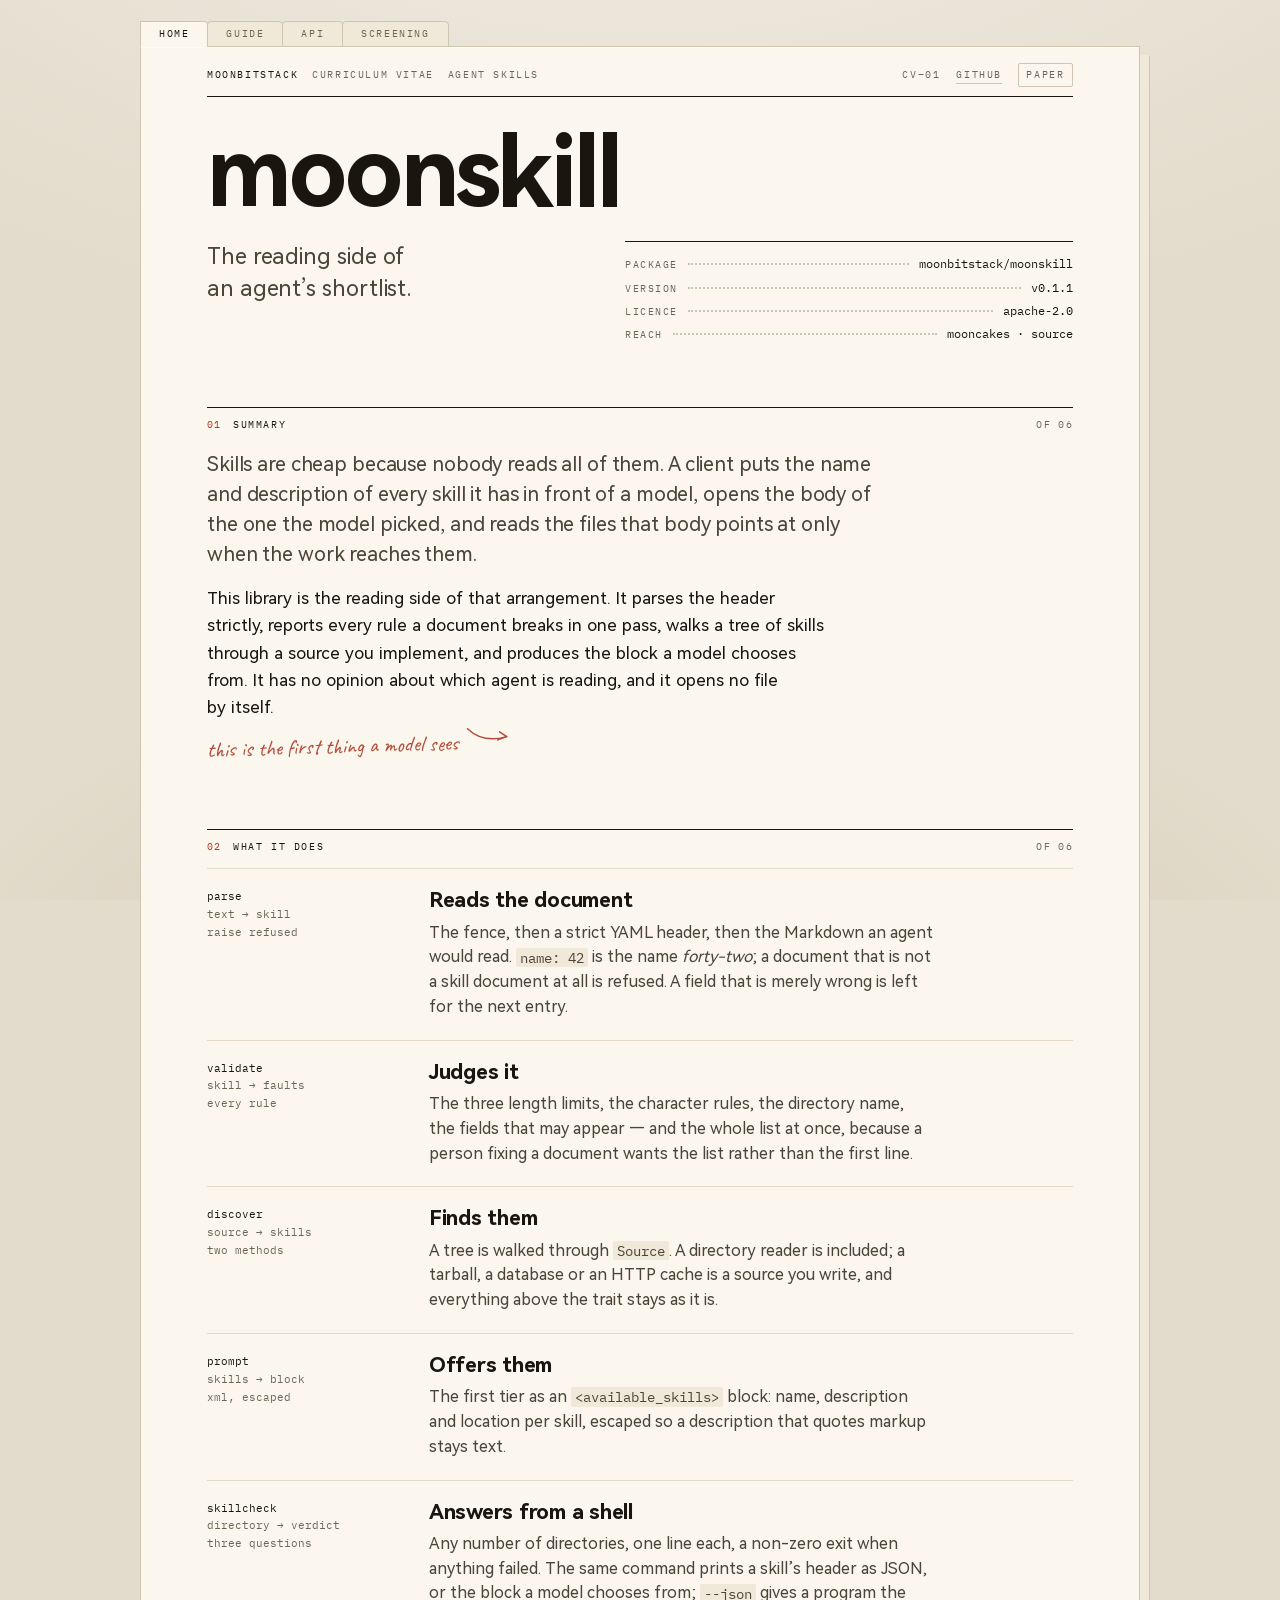
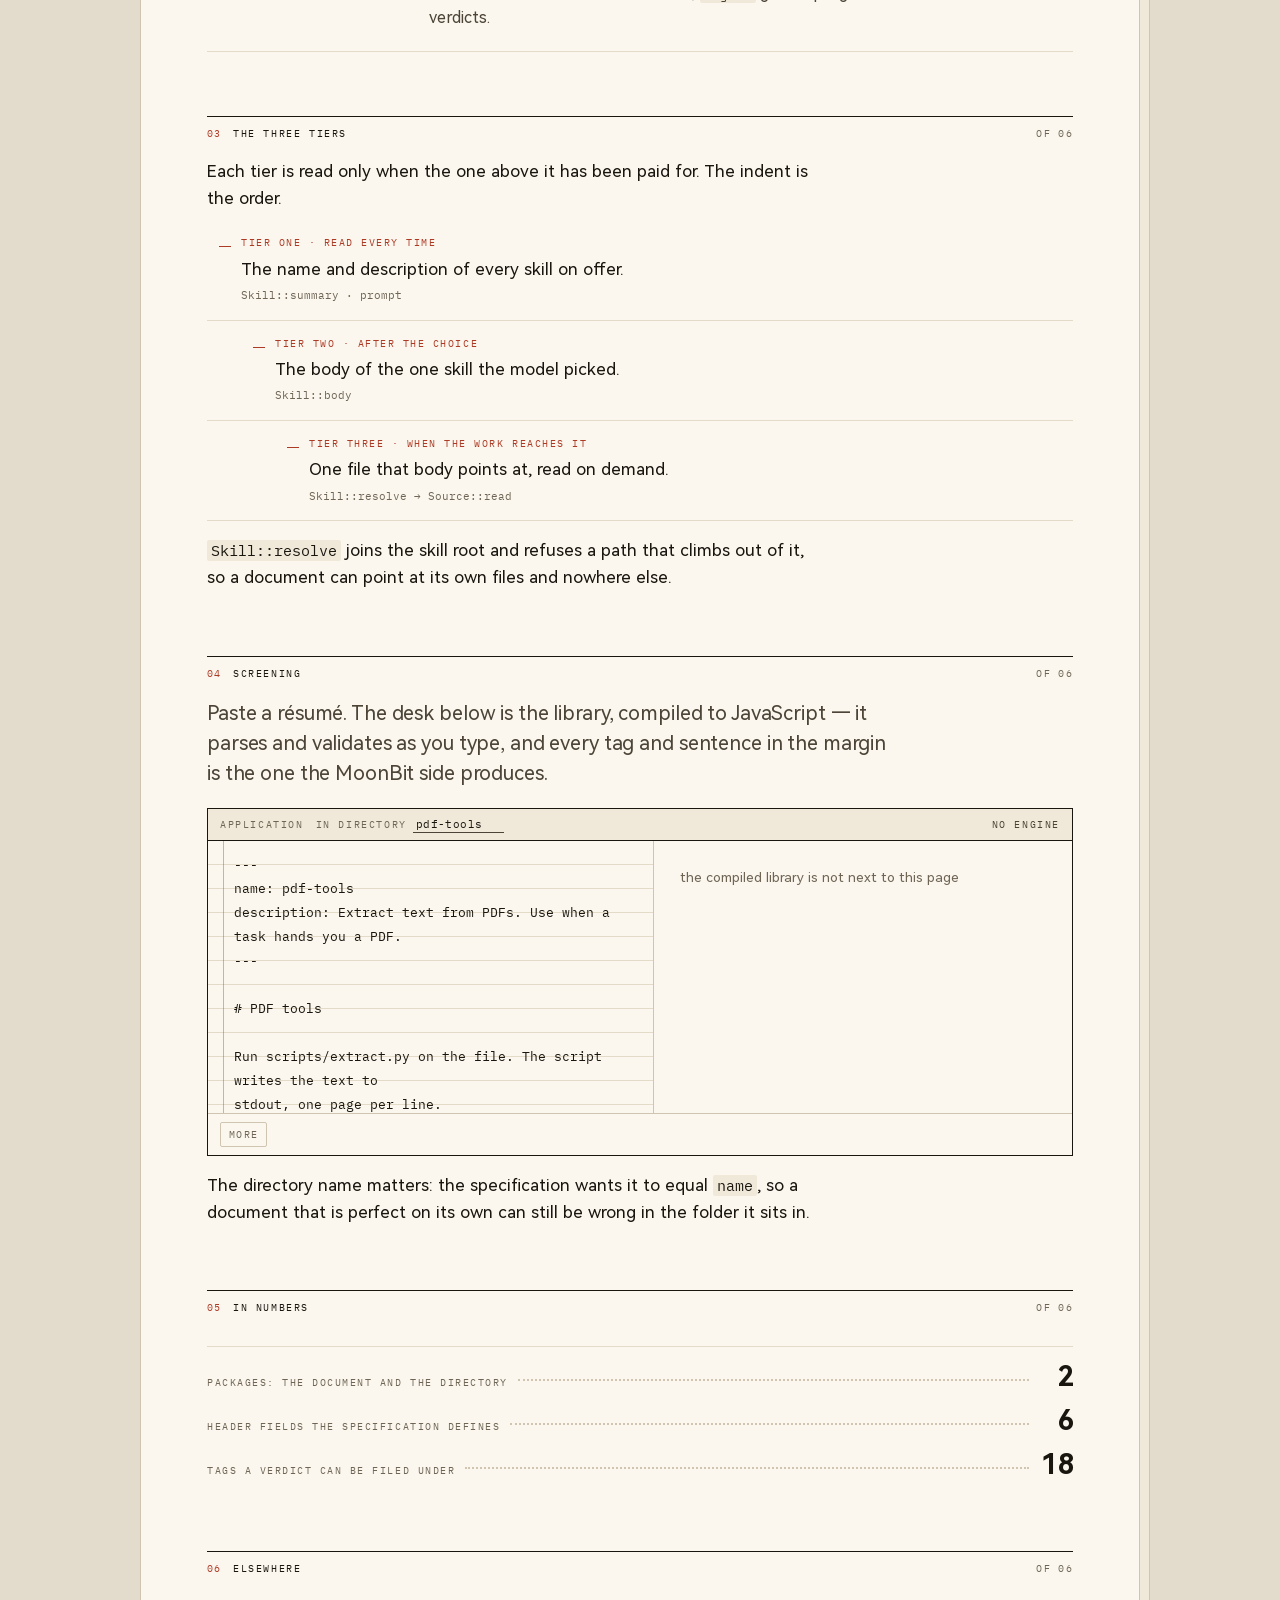
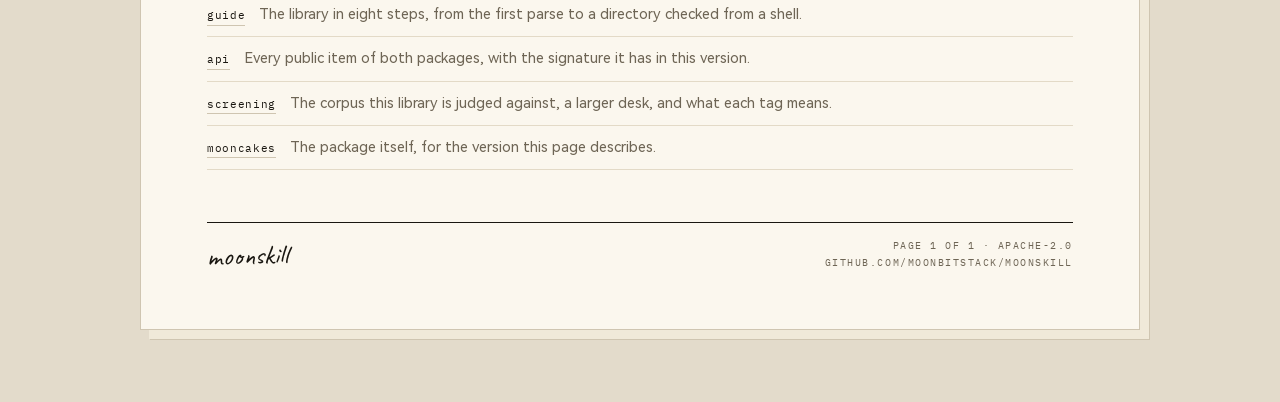
==== commit 9bc777b0: "feat(moonskill): answer the other two questions from the command line. The reference implementation " ====
--- a/docs/index.html
+++ b/docs/index.html
@@ -103,10 +103,10 @@
     </div>
 
     <div class="entry">
-      <div class="meta"><b>skillcheck</b>directory &rarr; exit code<br>--json</div>
-      <div>
-        <h3>Checks it from a shell</h3>
-        <p>Any number of directories, one line each, a non-zero exit when anything failed. <code>--json</code> prints the same verdicts for a program to read.</p>
+      <div class="meta"><b>skillcheck</b>directory &rarr; verdict<br>three questions</div>
+      <div>
+        <h3>Answers from a shell</h3>
+        <p>Any number of directories, one line each, a non-zero exit when anything failed. The same command prints a skill&rsquo;s header as JSON, or the block a model chooses from; <code>--json</code> gives a program the verdicts.</p>
       </div>
     </div>
   </section>
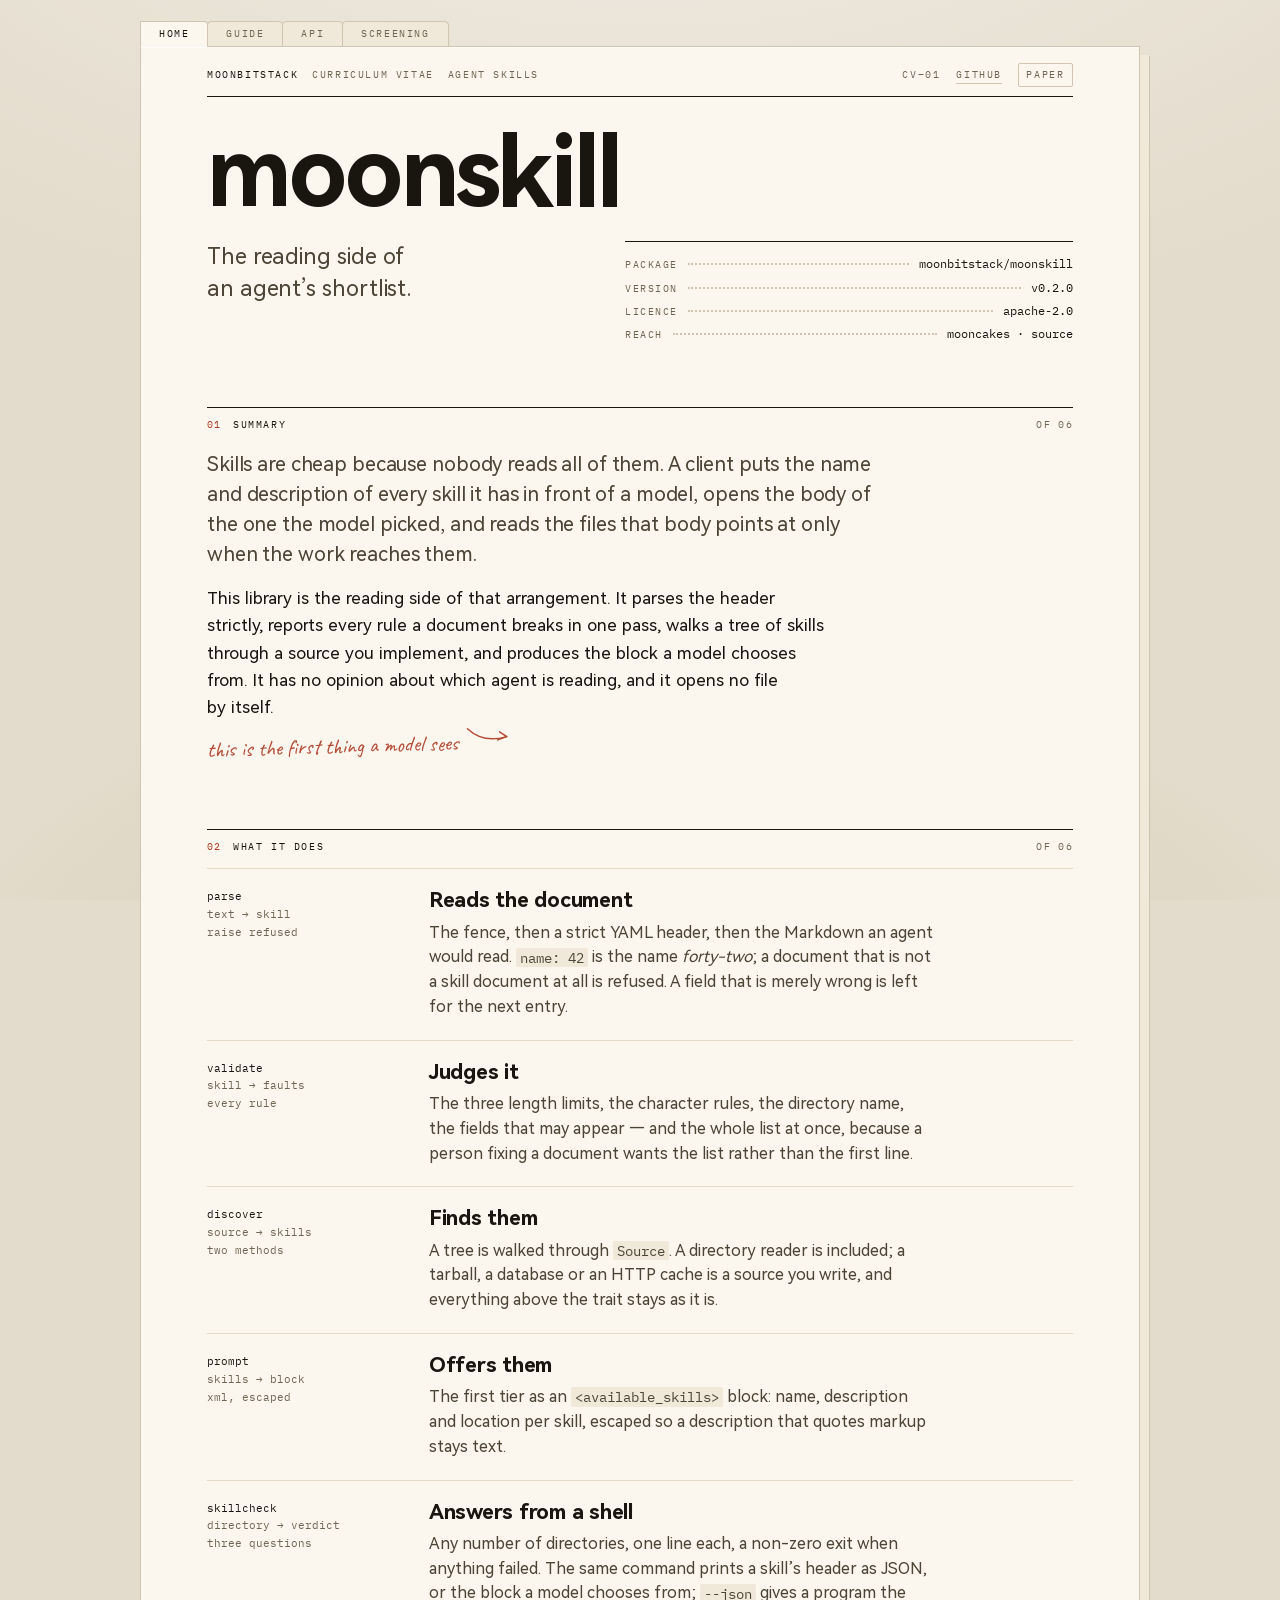
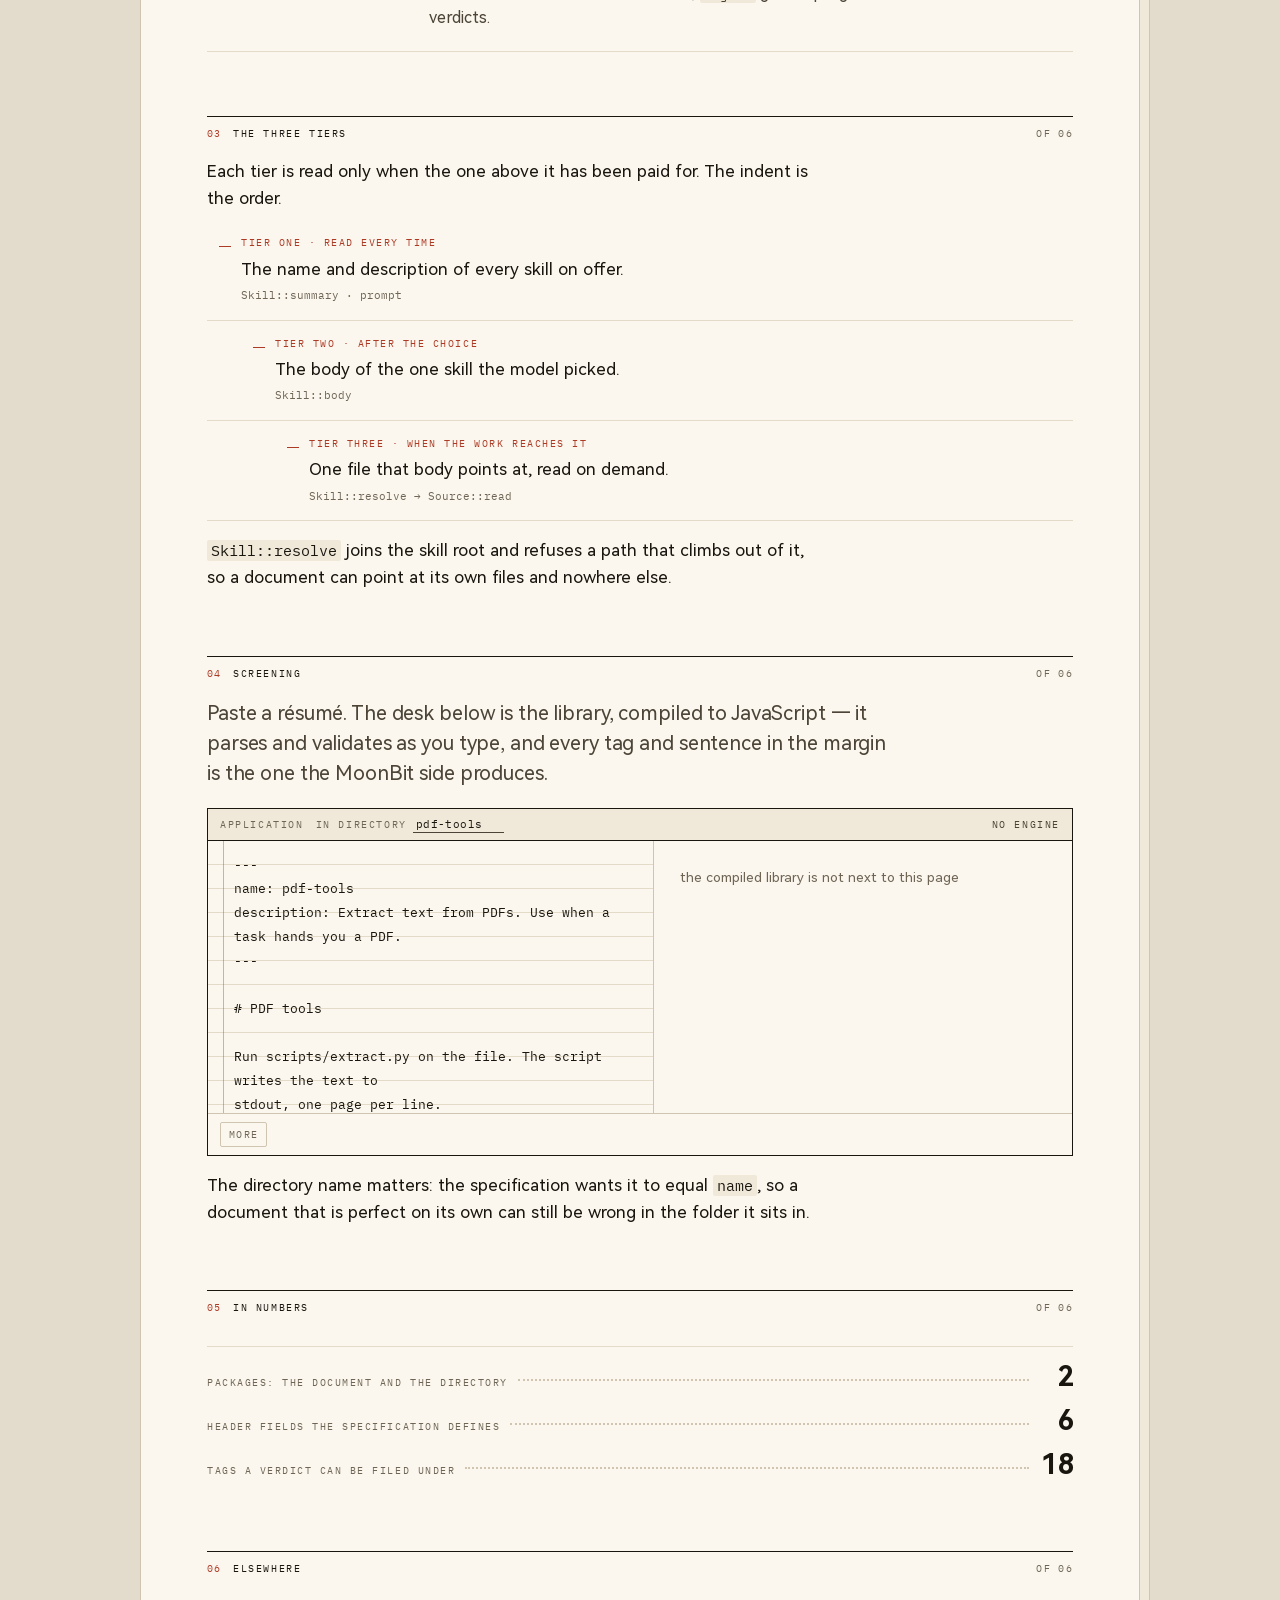
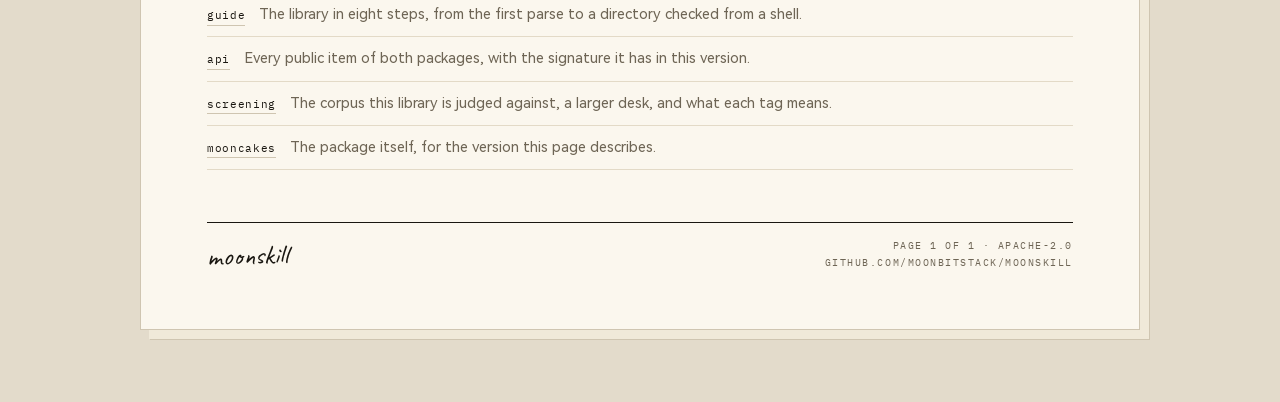
==== commit 47472da2: "chore(moonskill): moonskill 0.2.0, with its dependencies at their latest. Signed-off-by: Leo Cheng (" ====
--- a/docs/index.html
+++ b/docs/index.html
@@ -52,7 +52,7 @@
     <p class="role">The reading side of an agent&rsquo;s shortlist.</p>
     <dl class="fields">
       <div class="field"><dt>package</dt><span class="dots"></span><dd>moonbitstack/moonskill</dd></div>
-      <div class="field"><dt>version</dt><span class="dots"></span><dd>v<span data-version>0.1.1</span></dd></div>
+      <div class="field"><dt>version</dt><span class="dots"></span><dd>v<span data-version>0.2.0</span></dd></div>
       <div class="field"><dt>licence</dt><span class="dots"></span><dd>apache-2.0</dd></div>
       <div class="field"><dt>reach</dt><span class="dots"></span><dd><a href="https://mooncakes.io/docs/moonbitstack/moonskill">mooncakes</a> &middot; <a href="https://github.com/moonbitstack/moonskill">source</a></dd></div>
     </dl>
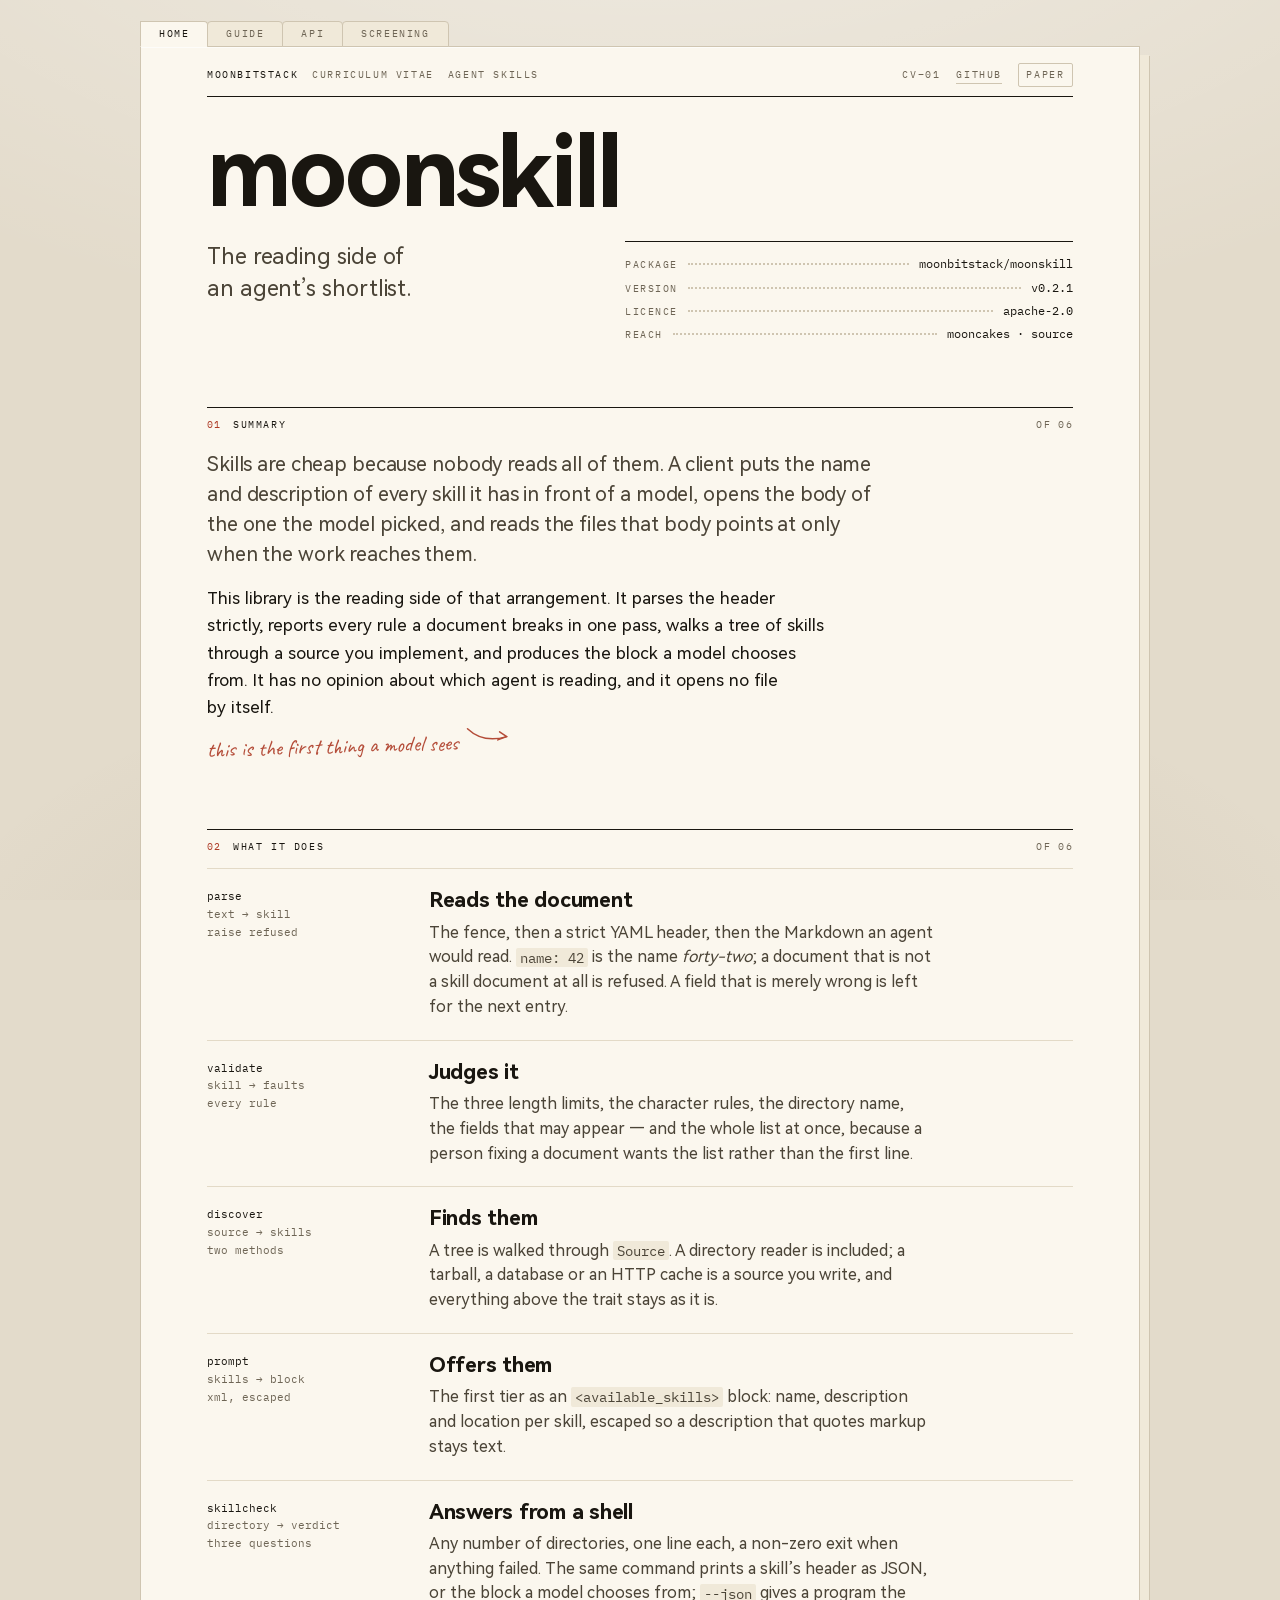
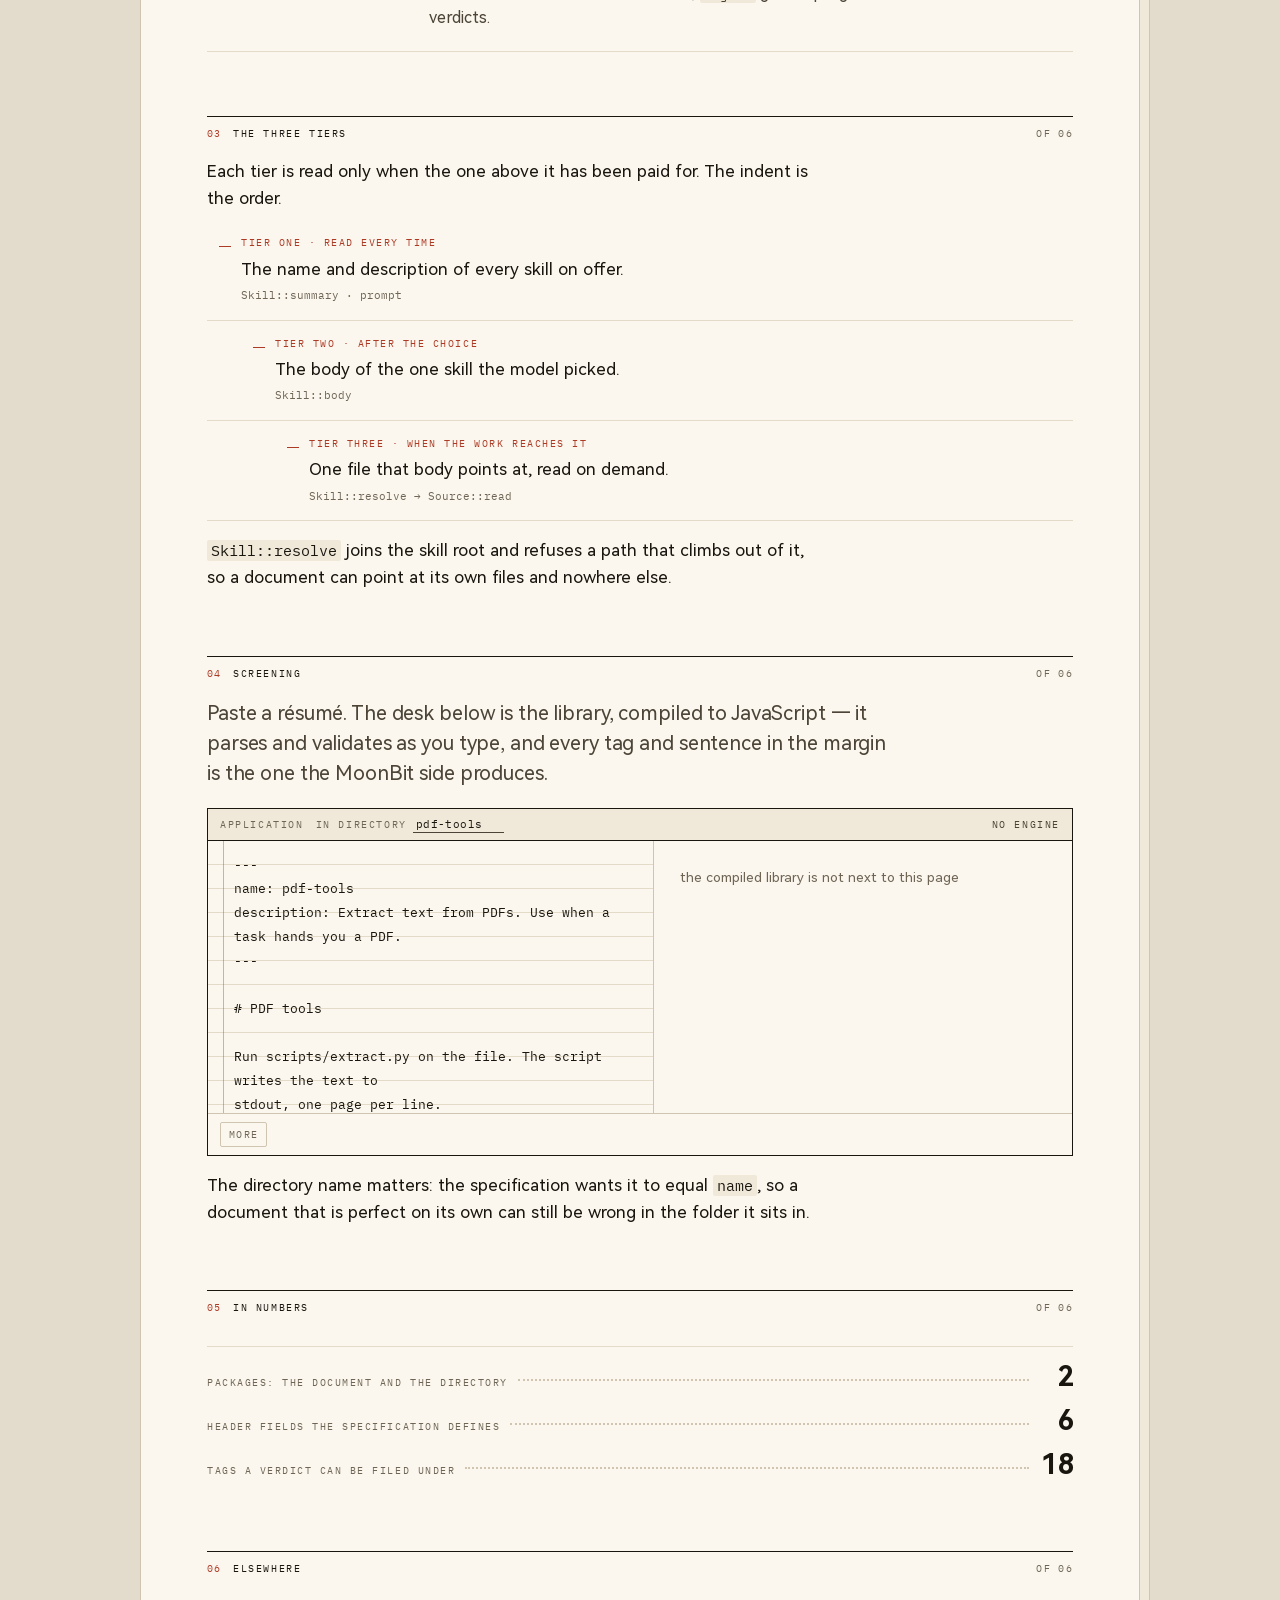
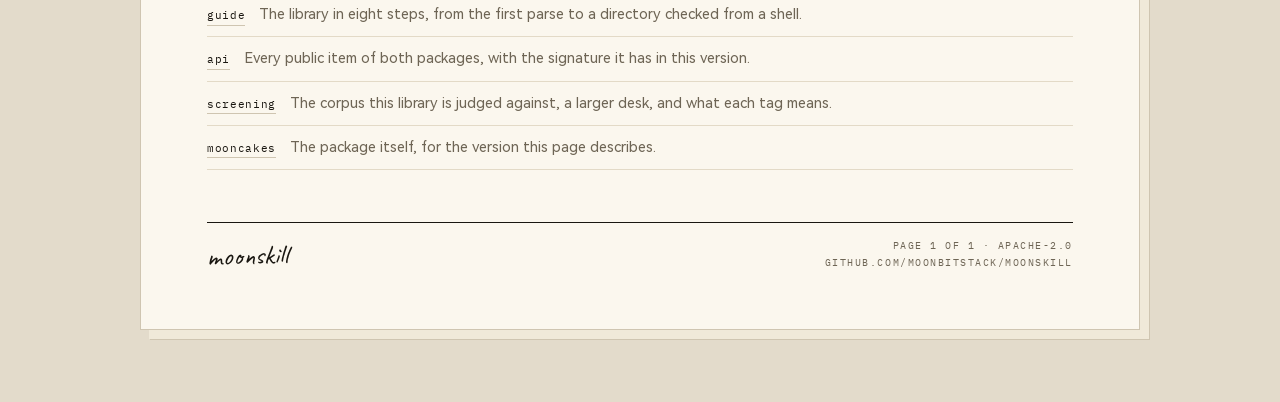
==== commit 436f4ecd: "chore(moonskill): moonskill 0.2.1, with its dependencies at their latest. Signed-off-by: Leo Cheng (" ====
--- a/docs/index.html
+++ b/docs/index.html
@@ -52,7 +52,7 @@
     <p class="role">The reading side of an agent&rsquo;s shortlist.</p>
     <dl class="fields">
       <div class="field"><dt>package</dt><span class="dots"></span><dd>moonbitstack/moonskill</dd></div>
-      <div class="field"><dt>version</dt><span class="dots"></span><dd>v<span data-version>0.2.0</span></dd></div>
+      <div class="field"><dt>version</dt><span class="dots"></span><dd>v<span data-version>0.2.1</span></dd></div>
       <div class="field"><dt>licence</dt><span class="dots"></span><dd>apache-2.0</dd></div>
       <div class="field"><dt>reach</dt><span class="dots"></span><dd><a href="https://mooncakes.io/docs/moonbitstack/moonskill">mooncakes</a> &middot; <a href="https://github.com/moonbitstack/moonskill">source</a></dd></div>
     </dl>
